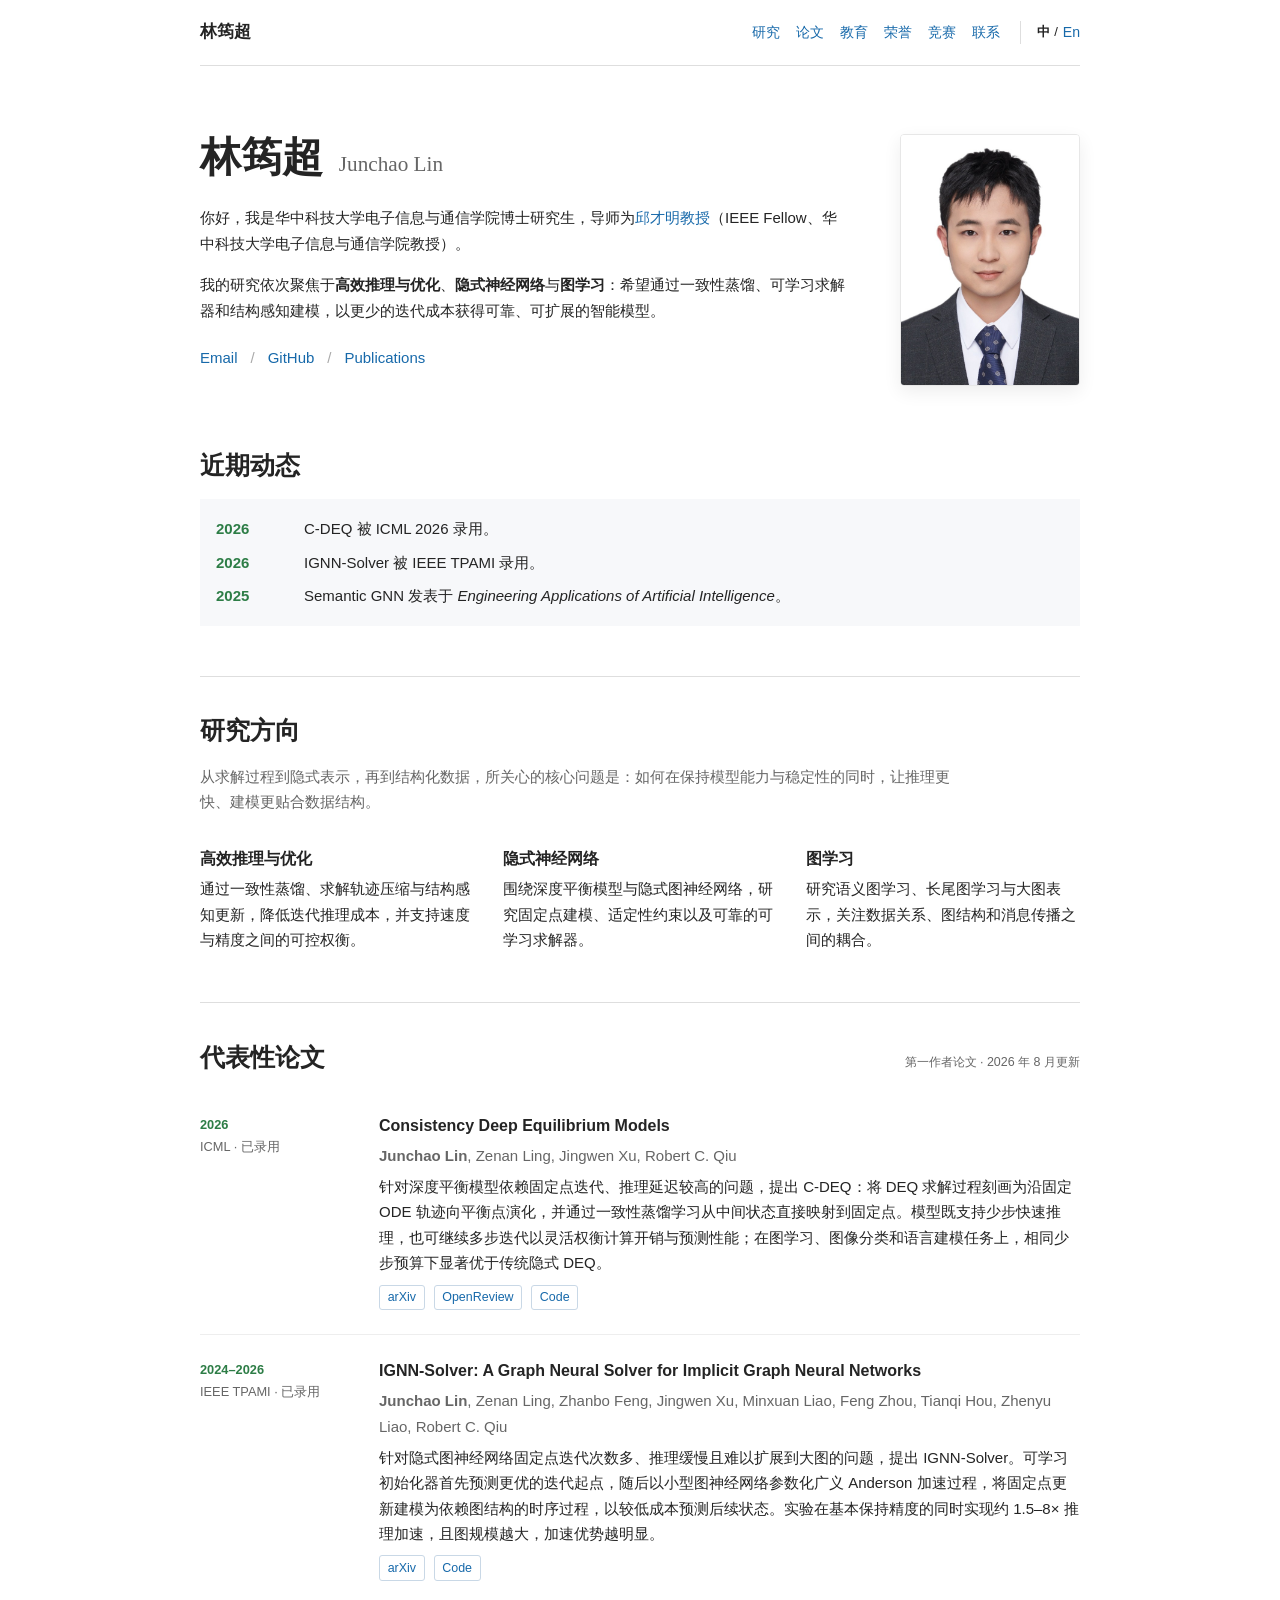
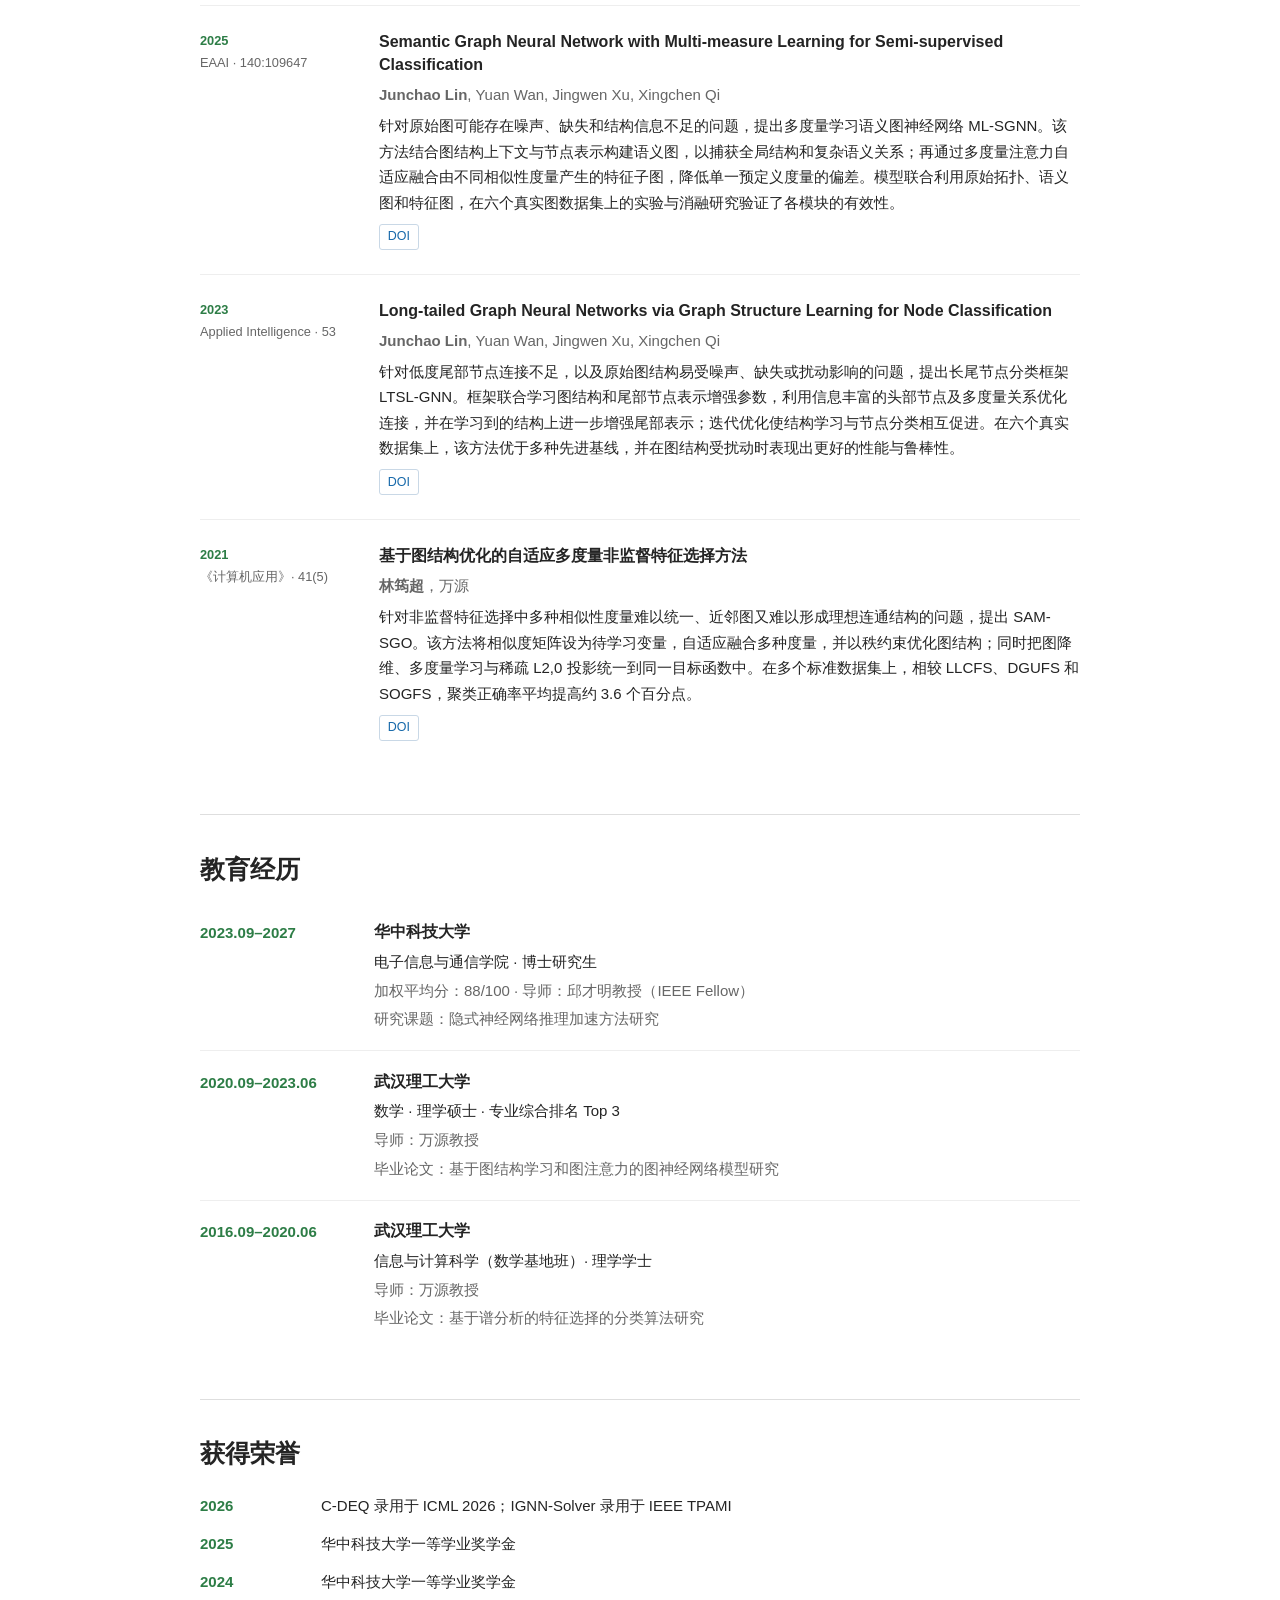
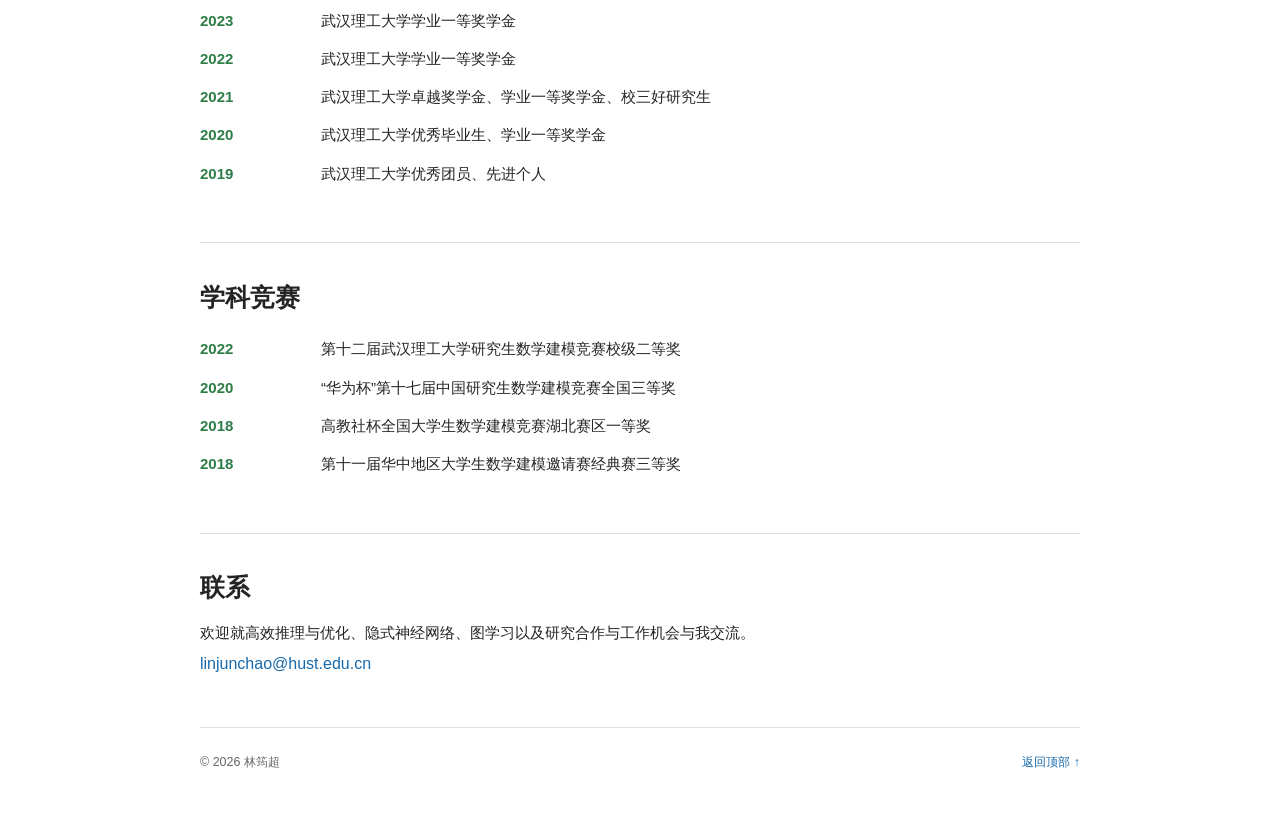
==== index.html @ abdc2485 "Sync English page with Chinese updates" ====
<!doctype html>
<html lang="zh-CN">
<head>
  <meta charset="utf-8">
  <meta name="viewport" content="width=device-width, initial-scale=1">
  <meta name="description" content="林筠超的学术主页：高效推理与优化、隐式神经网络与图学习。">
  <meta name="keywords" content="林筠超, Junchao Lin, 高效推理与优化, 隐式神经网络, 图学习, 深度平衡模型">
  <meta name="author" content="Junchao Lin">
  <link rel="canonical" href="https://landrarwolf.github.io/">
  <link rel="alternate" hreflang="zh-CN" href="https://landrarwolf.github.io/">
  <link rel="alternate" hreflang="en" href="https://landrarwolf.github.io/en/">
  <link rel="stylesheet" href="/assets/style.css">
  <title>林筠超 · 学术主页</title>
</head>
<body>
  <a class="skip-link" href="#main">跳至正文</a>

  <header class="site-header">
    <a class="wordmark" href="#top">林筠超</a>
    <div class="header-actions">
      <nav aria-label="主导航">
        <a href="#research">研究</a>
        <a href="#publications">论文</a>
        <a href="#education">教育</a>
        <a href="#honors">荣誉</a>
        <a href="#competitions">竞赛</a>
        <a href="#contact">联系</a>
      </nav>
      <nav class="language-switch" aria-label="语言切换">
        <span aria-current="page">中</span><span aria-hidden="true">/</span><a href="/en/" lang="en">En</a>
      </nav>
    </div>
  </header>

  <main id="main">
    <section class="hero" id="top">
      <div class="hero-copy">
        <h1>林筠超 <span>Junchao Lin</span></h1>
        <p>你好，我是华中科技大学电子信息与通信学院博士研究生，导师为<a href="https://scholar.google.com/citations?user=guis_PcAAAAJ&amp;hl=en" target="_blank" rel="noopener noreferrer">邱才明教授</a>（IEEE Fellow、华中科技大学电子信息与通信学院教授）。</p>
        <p>我的研究依次聚焦于<strong>高效推理与优化</strong>、<strong>隐式神经网络</strong>与<strong>图学习</strong>：希望通过一致性蒸馏、可学习求解器和结构感知建模，以更少的迭代成本获得可靠、可扩展的智能模型。</p>
        <p class="profile-links">
          <a href="mailto:linjunchao@hust.edu.cn">Email</a>
          <span aria-hidden="true">/</span>
          <a href="https://github.com/landrarwolf" target="_blank" rel="noopener noreferrer">GitHub</a>
          <span aria-hidden="true">/</span>
          <a href="#publications">Publications</a>
        </p>
      </div>
      <img class="portrait" src="/assets/portrait.jpg" width="592" height="830" alt="林筠超的证件照">
    </section>

    <section class="section news" aria-labelledby="news-title">
      <h2 id="news-title">近期动态</h2>
      <ul>
        <li><time datetime="2026-08">2026</time><span>C-DEQ 被 ICML 2026 录用。</span></li>
        <li><time datetime="2026-05">2026</time><span>IGNN-Solver 被 IEEE TPAMI 录用。</span></li>
        <li><time datetime="2025">2025</time><span>Semantic GNN 发表于 <em>Engineering Applications of Artificial Intelligence</em>。</span></li>
      </ul>
    </section>

    <section class="section" id="research">
      <h2>研究方向</h2>
      <p class="section-lede">从求解过程到隐式表示，再到结构化数据，所关心的核心问题是：如何在保持模型能力与稳定性的同时，让推理更快、建模更贴合数据结构。</p>
      <div class="research-list">
        <article>
          <h3>高效推理与优化</h3>
          <p>通过一致性蒸馏、求解轨迹压缩与结构感知更新，降低迭代推理成本，并支持速度与精度之间的可控权衡。</p>
        </article>
        <article>
          <h3>隐式神经网络</h3>
          <p>围绕深度平衡模型与隐式图神经网络，研究固定点建模、适定性约束以及可靠的可学习求解器。</p>
        </article>
        <article>
          <h3>图学习</h3>
          <p>研究语义图学习、长尾图学习与大图表示，关注数据关系、图结构和消息传播之间的耦合。</p>
        </article>
      </div>
    </section>

    <section class="section" id="publications">
      <div class="section-heading">
        <h2>代表性论文</h2>
        <span>第一作者论文 · 2026 年 8 月更新</span>
      </div>
      <ol class="publication-list">
        <li class="publication">
          <div class="publication-meta"><strong>2026</strong><span>ICML · 已录用</span></div>
          <div>
            <h3>Consistency Deep Equilibrium Models</h3>
            <p class="authors"><strong>Junchao Lin</strong>, Zenan Ling, Jingwen Xu, Robert C. Qiu</p>
            <p>针对深度平衡模型依赖固定点迭代、推理延迟较高的问题，提出 C-DEQ：将 DEQ 求解过程刻画为沿固定 ODE 轨迹向平衡点演化，并通过一致性蒸馏学习从中间状态直接映射到固定点。模型既支持少步快速推理，也可继续多步迭代以灵活权衡计算开销与预测性能；在图学习、图像分类和语言建模任务上，相同少步预算下显著优于传统隐式 DEQ。</p>
            <p class="paper-links"><a href="https://arxiv.org/abs/2602.03024" target="_blank" rel="noopener noreferrer">arXiv</a><a href="https://openreview.net/forum?id=uw63l3T9un" target="_blank" rel="noopener noreferrer">OpenReview</a><a href="https://github.com/landrarwolf/CDEQ" target="_blank" rel="noopener noreferrer">Code</a></p>
          </div>
        </li>
        <li class="publication">
          <div class="publication-meta"><strong>2024–2026</strong><span>IEEE TPAMI · 已录用</span></div>
          <div>
            <h3>IGNN-Solver: A Graph Neural Solver for Implicit Graph Neural Networks</h3>
            <p class="authors"><strong>Junchao Lin</strong>, Zenan Ling, Zhanbo Feng, Jingwen Xu, Minxuan Liao, Feng Zhou, Tianqi Hou, Zhenyu Liao, Robert C. Qiu</p>
            <p>针对隐式图神经网络固定点迭代次数多、推理缓慢且难以扩展到大图的问题，提出 IGNN-Solver。可学习初始化器首先预测更优的迭代起点，随后以小型图神经网络参数化广义 Anderson 加速过程，将固定点更新建模为依赖图结构的时序过程，以较低成本预测后续状态。实验在基本保持精度的同时实现约 1.5–8× 推理加速，且图规模越大，加速优势越明显。</p>
            <p class="paper-links"><a href="https://arxiv.org/abs/2410.08524" target="_blank" rel="noopener noreferrer">arXiv</a><a href="https://github.com/landrarwolf/IGNN-Solver" target="_blank" rel="noopener noreferrer">Code</a></p>
          </div>
        </li>
        <li class="publication">
          <div class="publication-meta"><strong>2025</strong><span>EAAI · 140:109647</span></div>
          <div>
            <h3>Semantic Graph Neural Network with Multi-measure Learning for Semi-supervised Classification</h3>
            <p class="authors"><strong>Junchao Lin</strong>, Yuan Wan, Jingwen Xu, Xingchen Qi</p>
            <p>针对原始图可能存在噪声、缺失和结构信息不足的问题，提出多度量学习语义图神经网络 ML-SGNN。该方法结合图结构上下文与节点表示构建语义图，以捕获全局结构和复杂语义关系；再通过多度量注意力自适应融合由不同相似性度量产生的特征子图，降低单一预定义度量的偏差。模型联合利用原始拓扑、语义图和特征图，在六个真实图数据集上的实验与消融研究验证了各模块的有效性。</p>
            <p class="paper-links"><a href="https://doi.org/10.1016/j.engappai.2024.109647" target="_blank" rel="noopener noreferrer">DOI</a></p>
          </div>
        </li>
        <li class="publication">
          <div class="publication-meta"><strong>2023</strong><span>Applied Intelligence · 53</span></div>
          <div>
            <h3>Long-tailed Graph Neural Networks via Graph Structure Learning for Node Classification</h3>
            <p class="authors"><strong>Junchao Lin</strong>, Yuan Wan, Jingwen Xu, Xingchen Qi</p>
            <p>针对低度尾部节点连接不足，以及原始图结构易受噪声、缺失或扰动影响的问题，提出长尾节点分类框架 LTSL-GNN。框架联合学习图结构和尾部节点表示增强参数，利用信息丰富的头部节点及多度量关系优化连接，并在学习到的结构上进一步增强尾部表示；迭代优化使结构学习与节点分类相互促进。在六个真实数据集上，该方法优于多种先进基线，并在图结构受扰动时表现出更好的性能与鲁棒性。</p>
            <p class="paper-links"><a href="https://doi.org/10.1007/s10489-023-04534-3" target="_blank" rel="noopener noreferrer">DOI</a></p>
          </div>
        </li>
        <li class="publication">
          <div class="publication-meta"><strong>2021</strong><span>《计算机应用》· 41(5)</span></div>
          <div>
            <h3>基于图结构优化的自适应多度量非监督特征选择方法</h3>
            <p class="authors"><strong>林筠超</strong>，万源</p>
            <p>针对非监督特征选择中多种相似性度量难以统一、近邻图又难以形成理想连通结构的问题，提出 SAM-SGO。该方法将相似度矩阵设为待学习变量，自适应融合多种度量，并以秩约束优化图结构；同时把图降维、多度量学习与稀疏 L2,0 投影统一到同一目标函数中。在多个标准数据集上，相较 LLCFS、DGUFS 和 SOGFS，聚类正确率平均提高约 3.6 个百分点。</p>
            <p class="paper-links"><a href="https://doi.org/10.11772/j.issn.1001-9081.2020071099" target="_blank" rel="noopener noreferrer">DOI</a></p>
          </div>
        </li>
      </ol>
    </section>

    <section class="section" id="education">
      <h2>教育经历</h2>
      <div class="entry-list">
        <article>
          <time>2023.09–2027</time>
          <div>
            <h3>华中科技大学</h3>
            <p>电子信息与通信学院 · 博士研究生</p>
            <p class="muted">加权平均分：88/100 · 导师：邱才明教授（IEEE Fellow）</p>
            <p class="muted">研究课题：隐式神经网络推理加速方法研究</p>
          </div>
        </article>
        <article>
          <time>2020.09–2023.06</time>
          <div>
            <h3>武汉理工大学</h3>
            <p>数学 · 理学硕士 · 专业综合排名 Top 3</p>
            <p class="muted">导师：万源教授</p>
            <p class="muted">毕业论文：基于图结构学习和图注意力的图神经网络模型研究</p>
          </div>
        </article>
        <article>
          <time>2016.09–2020.06</time>
          <div>
            <h3>武汉理工大学</h3>
            <p>信息与计算科学（数学基地班）· 理学学士</p>
            <p class="muted">导师：万源教授</p>
            <p class="muted">毕业论文：基于谱分析的特征选择的分类算法研究</p>
          </div>
        </article>
      </div>
    </section>

    <section class="section" id="honors">
      <h2>获得荣誉</h2>
      <div class="compact-list">
        <p><time>2026</time><span>C-DEQ 录用于 ICML 2026；IGNN-Solver 录用于 IEEE TPAMI</span></p>
        <p><time>2025</time><span>华中科技大学一等学业奖学金</span></p>
        <p><time>2024</time><span>华中科技大学一等学业奖学金</span></p>
        <p><time>2023</time><span>武汉理工大学学业一等奖学金</span></p>
        <p><time>2022</time><span>武汉理工大学学业一等奖学金</span></p>
        <p><time>2021</time><span>武汉理工大学卓越奖学金、学业一等奖学金、校三好研究生</span></p>
        <p><time>2020</time><span>武汉理工大学优秀毕业生、学业一等奖学金</span></p>
        <p><time>2019</time><span>武汉理工大学优秀团员、先进个人</span></p>
      </div>
    </section>

    <section class="section" id="competitions">
      <h2>学科竞赛</h2>
      <div class="compact-list">
        <p><time>2022</time><span>第十二届武汉理工大学研究生数学建模竞赛校级二等奖</span></p>
        <p><time>2020</time><span>“华为杯”第十七届中国研究生数学建模竞赛全国三等奖</span></p>
        <p><time>2018</time><span>高教社杯全国大学生数学建模竞赛湖北赛区一等奖</span></p>
        <p><time>2018</time><span>第十一届华中地区大学生数学建模邀请赛经典赛三等奖</span></p>
      </div>
    </section>

    <section class="section contact" id="contact">
      <h2>联系</h2>
      <p>欢迎就高效推理与优化、隐式神经网络、图学习以及研究合作与工作机会与我交流。</p>
      <a href="mailto:linjunchao@hust.edu.cn">linjunchao@hust.edu.cn</a>
    </section>
  </main>

  <footer><span>© 2026 林筠超</span><a href="#top">返回顶部 ↑</a></footer>
</body>
</html>
---- assets/style.css ----
:root {
  --ink: #242424;
  --muted: #666;
  --line: #dedede;
  --link: #1769aa;
  --link-hover: #b85c00;
  --soft: #f7f8fa;
  --accent: #2d7d46;
}

* { box-sizing: border-box; }

html {
  scroll-behavior: smooth;
  scroll-padding-top: 1.5rem;
}

body {
  margin: 0;
  background: #fff;
  color: var(--ink);
  font-family: -apple-system, BlinkMacSystemFont, "Segoe UI", "Noto Sans SC", "Microsoft YaHei", Arial, sans-serif;
  font-size: 15px;
  line-height: 1.7;
  -webkit-font-smoothing: antialiased;
}

a { color: var(--link); text-decoration: none; }
a:hover, a:focus-visible { color: var(--link-hover); text-decoration: underline; }

.skip-link {
  position: fixed;
  z-index: 10;
  top: .75rem;
  left: .75rem;
  padding: .45rem .7rem;
  background: var(--ink);
  color: #fff;
  transform: translateY(-180%);
}

.skip-link:focus { transform: translateY(0); }

.site-header, main, footer {
  width: min(100% - 40px, 880px);
  margin-inline: auto;
}

.site-header {
  display: flex;
  min-height: 66px;
  align-items: center;
  justify-content: space-between;
  border-bottom: 1px solid var(--line);
}

.wordmark { color: var(--ink); font-family: Georgia, "Times New Roman", serif; font-size: 1.05rem; font-weight: 700; }
.wordmark:hover { color: var(--ink); text-decoration: none; }
.header-actions, .site-header nav { display: flex; align-items: center; }
.header-actions { gap: 1.25rem; }
.site-header nav { gap: 1rem; }
.site-header nav a { font-size: .88rem; }

.language-switch {
  padding-left: 1rem;
  border-left: 1px solid var(--line);
  gap: .3rem !important;
  font-size: .82rem;
}

.language-switch [aria-current="page"] { color: var(--ink); font-weight: 700; }

.hero {
  display: grid;
  grid-template-columns: minmax(0, 1fr) 180px;
  gap: 3.25rem;
  padding: 4.25rem 0 3.5rem;
  align-items: center;
}

.hero h1 {
  margin: 0 0 1.4rem;
  font-family: Georgia, "Times New Roman", "Noto Serif SC", serif;
  font-size: clamp(2rem, 5vw, 2.55rem);
  line-height: 1.2;
}

.hero h1 span { margin-left: .35rem; color: var(--muted); font-size: .52em; font-weight: 400; }
.hero-copy > p { margin: 0 0 1rem; }
.profile-links { padding-top: .35rem; }
.profile-links span { margin: 0 .55rem; color: #aaa; }

.portrait {
  display: block;
  width: 180px;
  height: 252px;
  object-fit: cover;
  border: 1px solid #e7e7e7;
  border-radius: 4px;
  box-shadow: 0 6px 18px rgb(0 0 0 / 7%);
}

.section { padding: 2.4rem 0 3.1rem; }
.section + .section { border-top: 1px solid var(--line); }

.section h2 {
  margin: 0 0 1rem;
  font-family: Georgia, "Times New Roman", "Noto Serif SC", serif;
  font-size: 1.55rem;
  line-height: 1.3;
}

.section-lede { max-width: 760px; margin: 0 0 1.4rem; color: var(--muted); }
.news { padding-top: .5rem; }

.news ul {
  margin: 0;
  padding: .85rem 1rem;
  background: var(--soft);
  list-style: none;
}

.news li { display: grid; grid-template-columns: 4.5rem 1fr; gap: 1rem; padding: .25rem 0; }
.news time, .entry-list > article > time, .compact-list time, .publication-meta strong { color: var(--accent); font-weight: 700; }

.research-list { display: grid; grid-template-columns: repeat(3, 1fr); gap: 1.8rem; }
.research-list article { padding-top: .65rem; }
.research-list h3, .publication h3, .entry-list h3 { margin: 0 0 .35rem; font-size: 1rem; line-height: 1.45; }
.research-list p, .publication p, .entry-list p { margin: 0; }

.section-heading { display: flex; align-items: baseline; justify-content: space-between; gap: 1rem; }
.section-heading span { color: var(--muted); font-size: .78rem; }
.publication-list { margin: 0; padding: 0; list-style: none; }

.publication {
  display: grid;
  grid-template-columns: 155px minmax(0, 1fr);
  gap: 1.5rem;
  padding: 1.5rem 0;
}

.publication + .publication { border-top: 1px solid #eee; }
.publication-meta { display: flex; flex-direction: column; color: var(--muted); font-size: .8rem; }
.authors { margin-bottom: .35rem !important; color: var(--muted); }

.paper-links { display: flex; gap: .55rem; margin-top: .55rem !important; }
.paper-links a {
  padding: .08rem .48rem;
  border: 1px solid #c9d8e6;
  border-radius: 3px;
  font-size: .78rem;
}

.paper-links a:hover { border-color: var(--link-hover); text-decoration: none; }

.entry-list article {
  display: grid;
  grid-template-columns: 150px minmax(0, 1fr);
  gap: 1.5rem;
  padding: 1.15rem 0;
}

.entry-list article + article { border-top: 1px solid #eee; }
.muted { color: var(--muted); }
.entry-list .muted { margin-top: .2rem; }

.compact-list p {
  display: grid;
  grid-template-columns: 105px 1fr;
  gap: 1rem;
  margin: 0;
  padding: .4rem 0;
}

.contact p { margin: 0 0 .25rem; }
.contact > a { font-size: 1rem; }

footer {
  display: flex;
  padding: 1.5rem 0 2.5rem;
  justify-content: space-between;
  border-top: 1px solid var(--line);
  color: var(--muted);
  font-size: .78rem;
}

@media (max-width: 720px) {
  .site-header { padding: 1rem 0; align-items: flex-start; flex-direction: column; gap: .7rem; }
  .header-actions { width: 100%; justify-content: space-between; gap: .8rem; }
  .site-header nav { gap: .65rem 1rem; flex-wrap: wrap; }
  .language-switch { flex: 0 0 auto; }
  .hero { grid-template-columns: 1fr; gap: 2rem; padding: 3rem 0; }
  .portrait { width: 150px; height: 210px; grid-row: 1; }
  .research-list { grid-template-columns: 1fr; gap: .8rem; }
  .publication, .entry-list article { grid-template-columns: 1fr; gap: .45rem; }
  .section-heading { align-items: flex-start; flex-direction: column; }
  .hero h1 span { display: block; margin: .35rem 0 0; }
}

@media (max-width: 480px) {
  .site-header, main, footer { width: min(100% - 28px, 880px); }
  .header-actions { align-items: flex-start; }
  .site-header nav { gap: .45rem .7rem; }
  .language-switch { padding-left: .7rem; }
  .news li, .compact-list p { grid-template-columns: 1fr; gap: 0; }
  footer { gap: 1rem; }
}

@media (prefers-reduced-motion: reduce) {
  html { scroll-behavior: auto; }
}
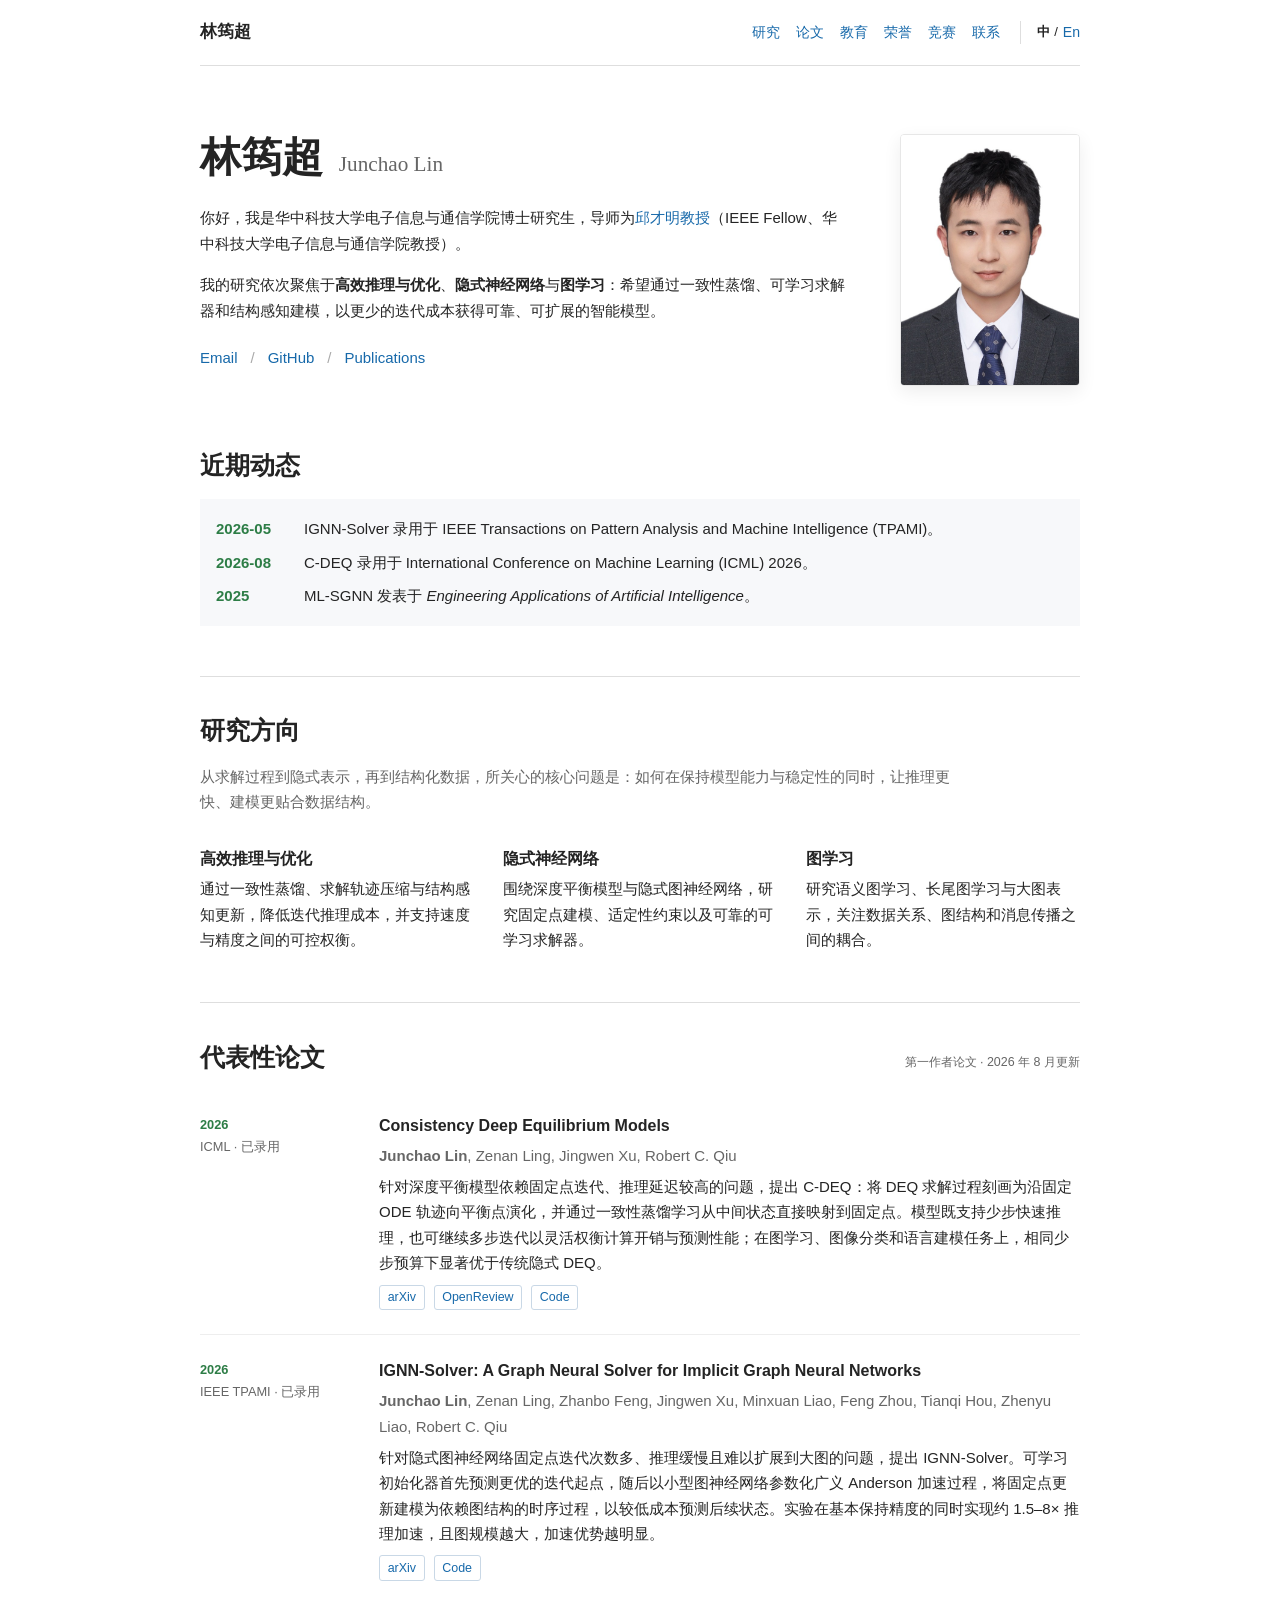
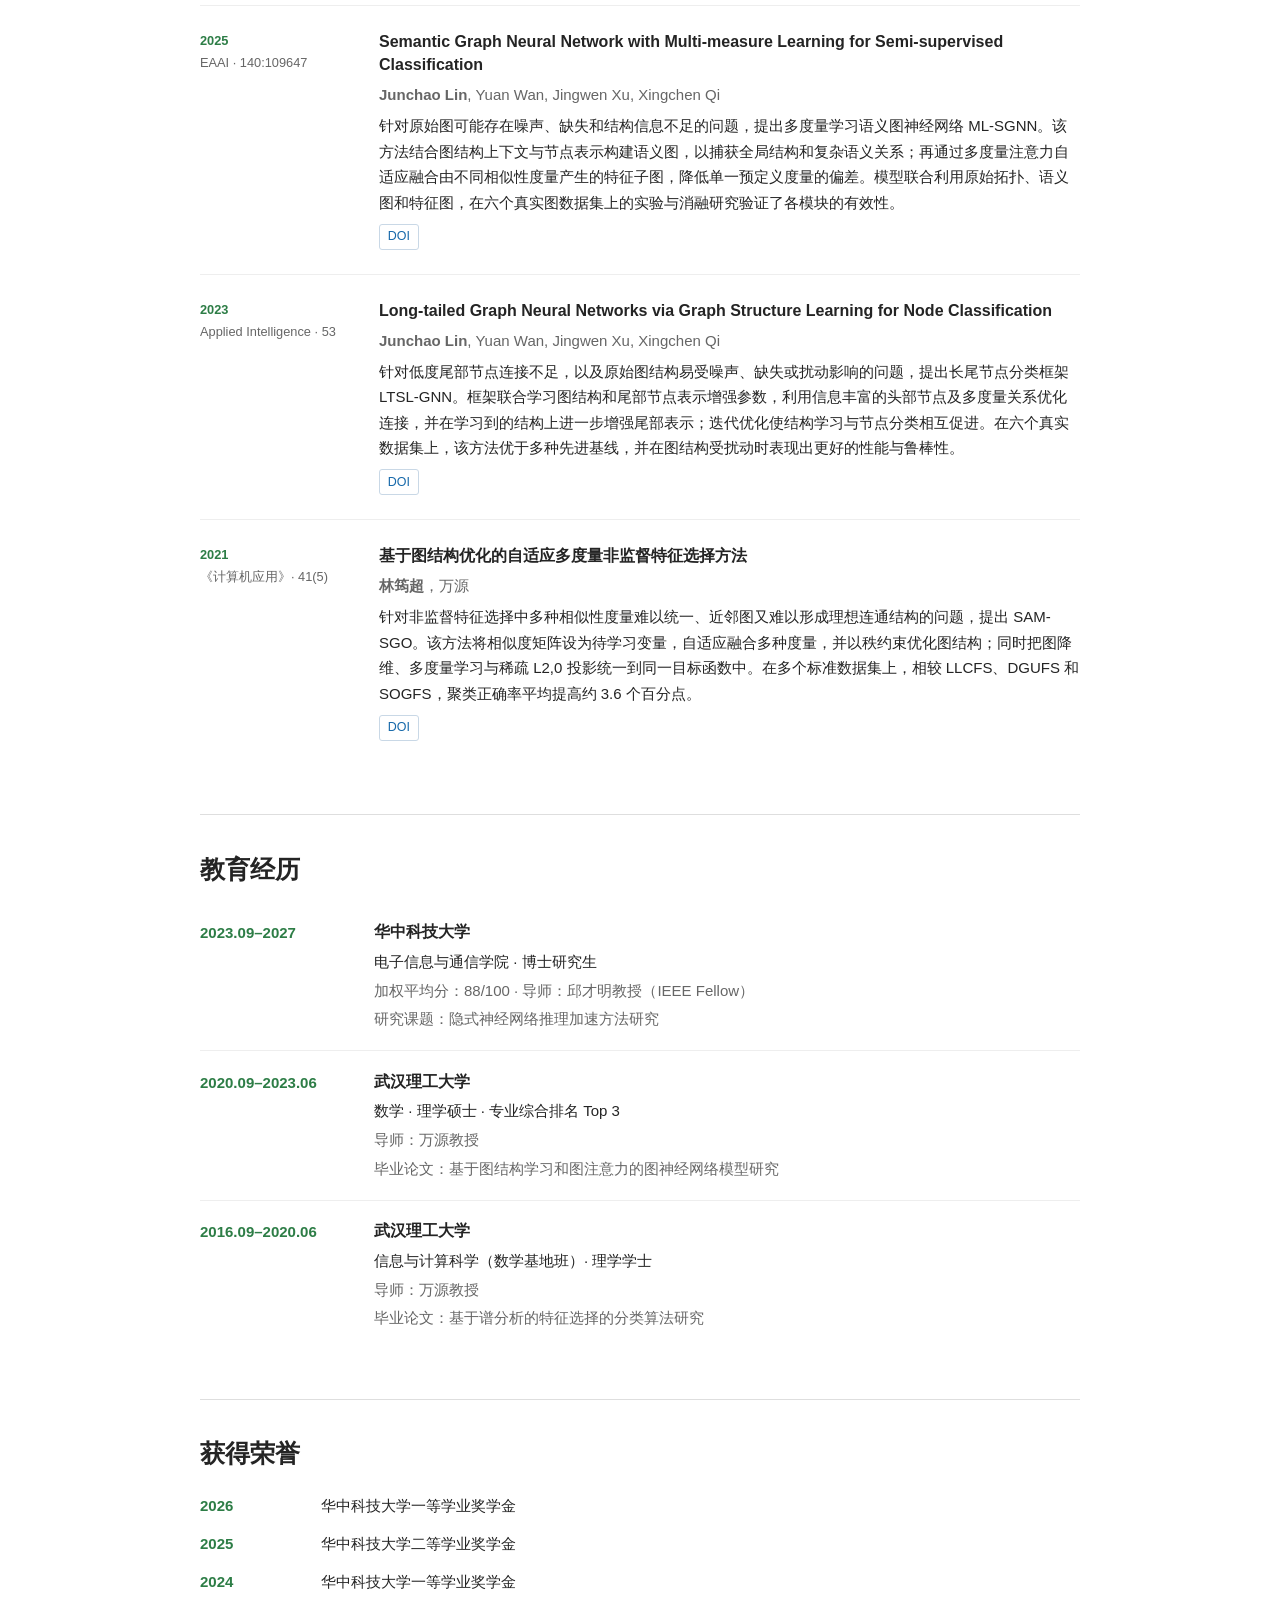
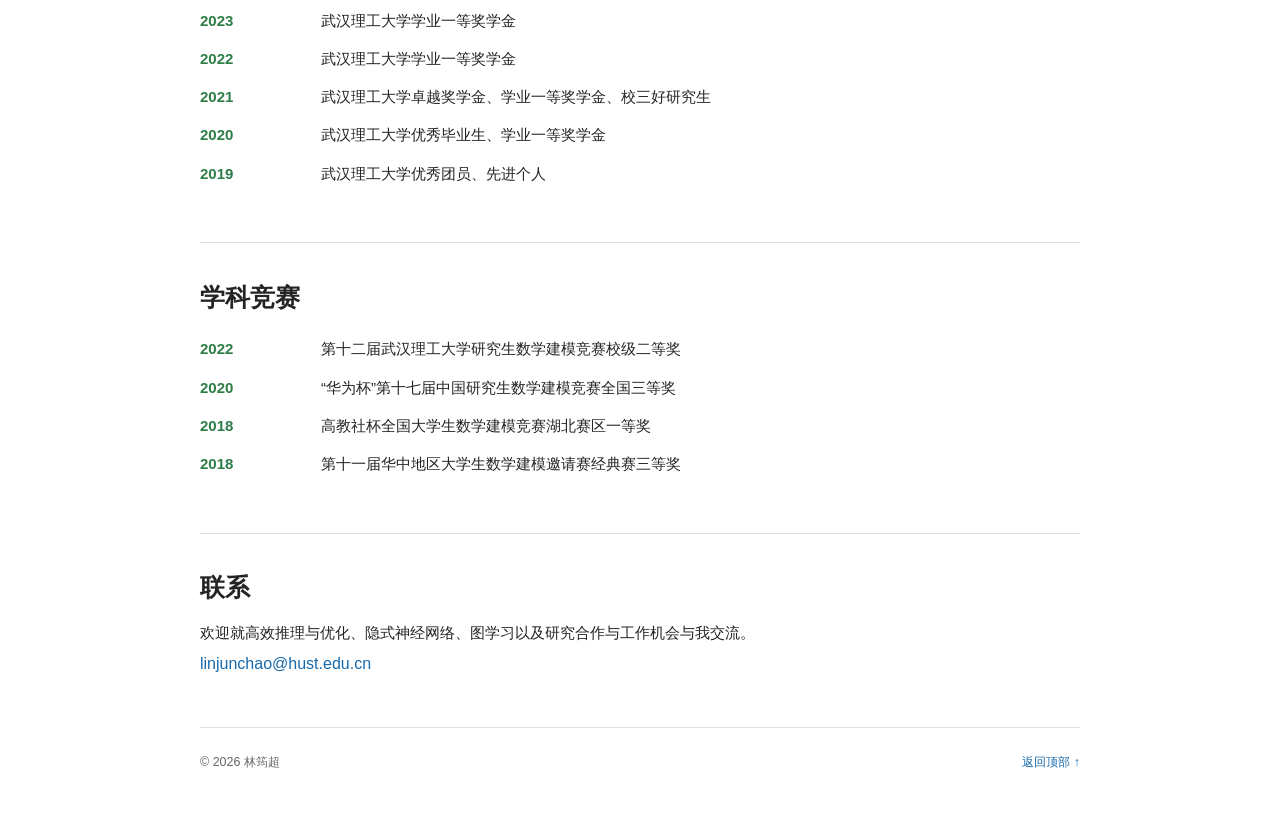
==== commit 0127fa88: "Expand venue names in Recent News" ====
--- a/index.html
+++ b/index.html
@@ -52,9 +52,9 @@
     <section class="section news" aria-labelledby="news-title">
       <h2 id="news-title">近期动态</h2>
       <ul>
-        <li><time datetime="2026-08">2026</time><span>C-DEQ 被 ICML 2026 录用。</span></li>
-        <li><time datetime="2026-05">2026</time><span>IGNN-Solver 被 IEEE TPAMI 录用。</span></li>
-        <li><time datetime="2025">2025</time><span>Semantic GNN 发表于 <em>Engineering Applications of Artificial Intelligence</em>。</span></li>
+        <li><time datetime="2026-05">2026-05</time><span>IGNN-Solver 录用于 IEEE Transactions on Pattern Analysis and Machine Intelligence (TPAMI)。</span></li>
+        <li><time datetime="2026-08">2026-08</time><span>C-DEQ 录用于 International Conference on Machine Learning (ICML) 2026。</span></li>
+        <li><time datetime="2025">2025</time><span>ML-SGNN 发表于 <em>Engineering Applications of Artificial Intelligence</em>。</span></li>
       </ul>
     </section>
 
@@ -93,7 +93,7 @@
           </div>
         </li>
         <li class="publication">
-          <div class="publication-meta"><strong>2024–2026</strong><span>IEEE TPAMI · 已录用</span></div>
+          <div class="publication-meta"><strong>2026</strong><span>IEEE TPAMI · 已录用</span></div>
           <div>
             <h3>IGNN-Solver: A Graph Neural Solver for Implicit Graph Neural Networks</h3>
             <p class="authors"><strong>Junchao Lin</strong>, Zenan Ling, Zhanbo Feng, Jingwen Xu, Minxuan Liao, Feng Zhou, Tianqi Hou, Zhenyu Liao, Robert C. Qiu</p>
@@ -167,8 +167,8 @@
     <section class="section" id="honors">
       <h2>获得荣誉</h2>
       <div class="compact-list">
-        <p><time>2026</time><span>C-DEQ 录用于 ICML 2026；IGNN-Solver 录用于 IEEE TPAMI</span></p>
-        <p><time>2025</time><span>华中科技大学一等学业奖学金</span></p>
+        <p><time>2026</time><span>华中科技大学一等学业奖学金</span></p>
+        <p><time>2025</time><span>华中科技大学二等学业奖学金</span></p>
         <p><time>2024</time><span>华中科技大学一等学业奖学金</span></p>
         <p><time>2023</time><span>武汉理工大学学业一等奖学金</span></p>
         <p><time>2022</time><span>武汉理工大学学业一等奖学金</span></p>
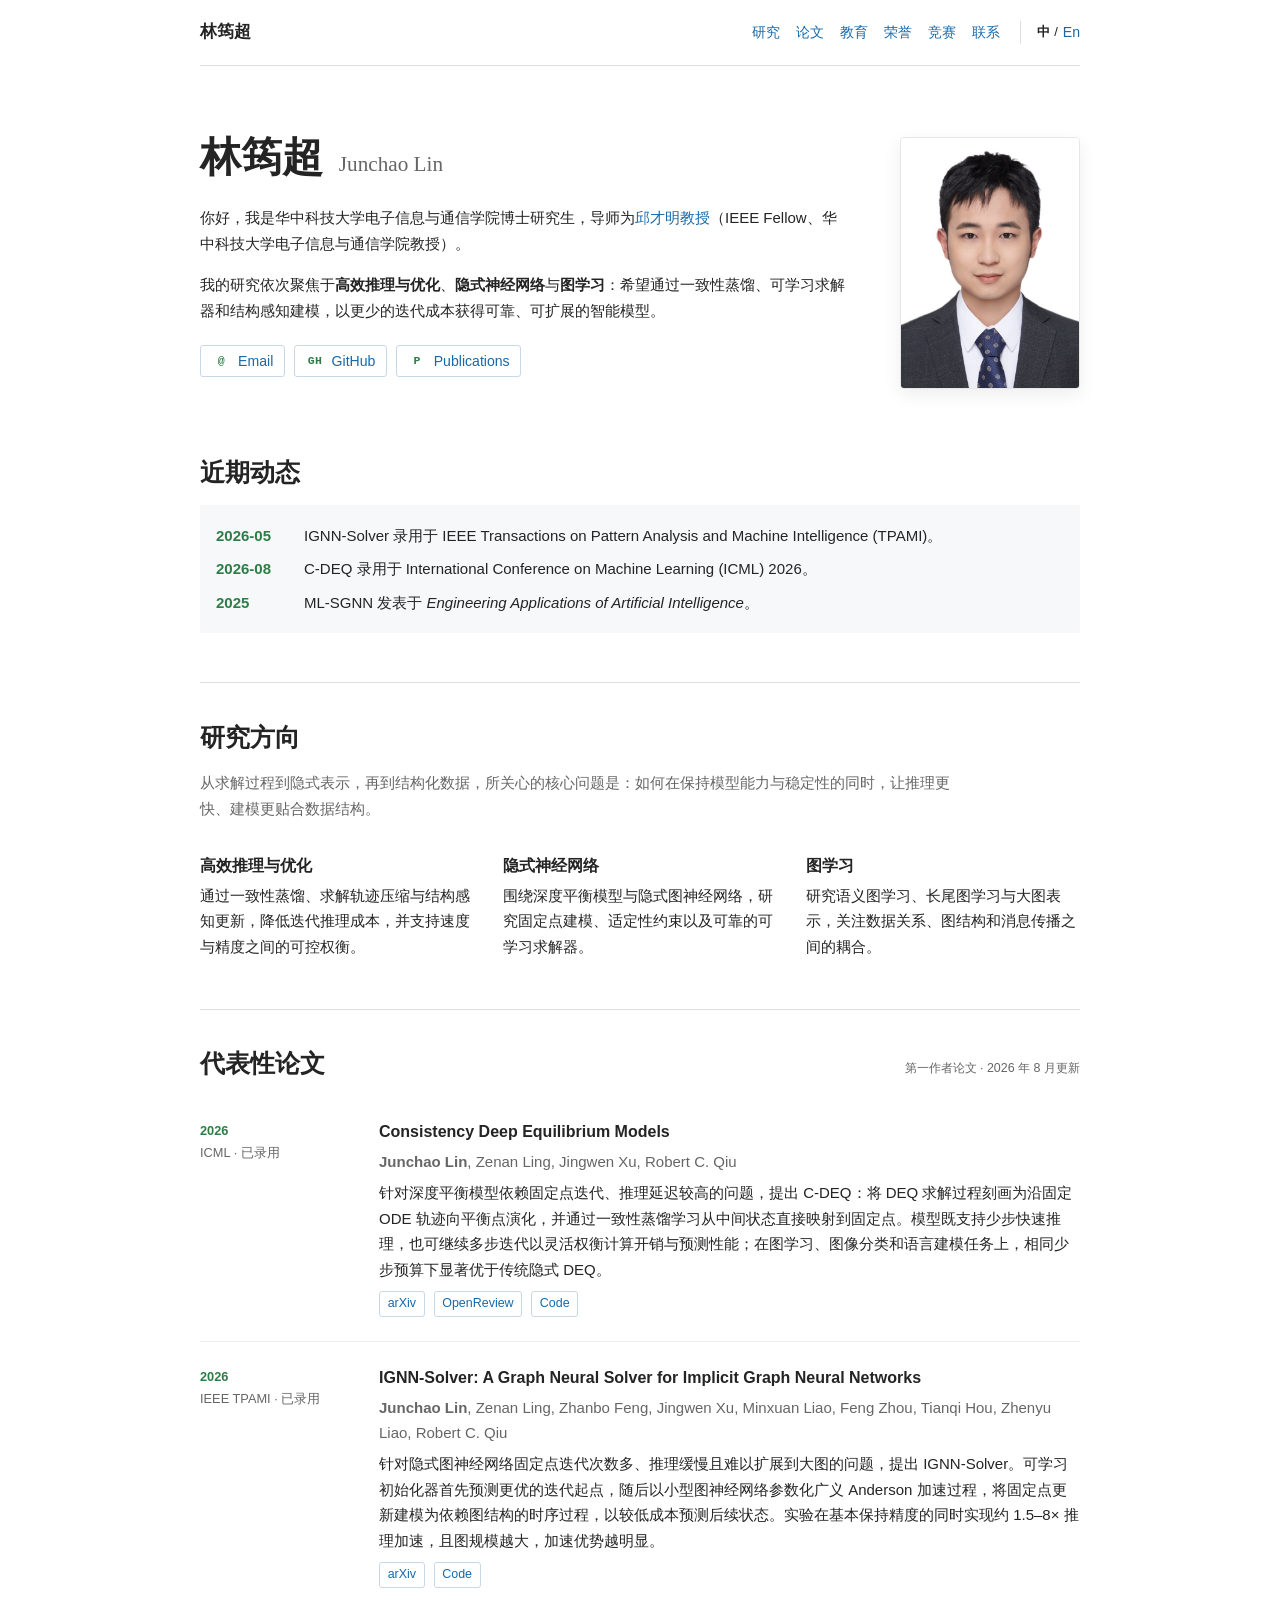
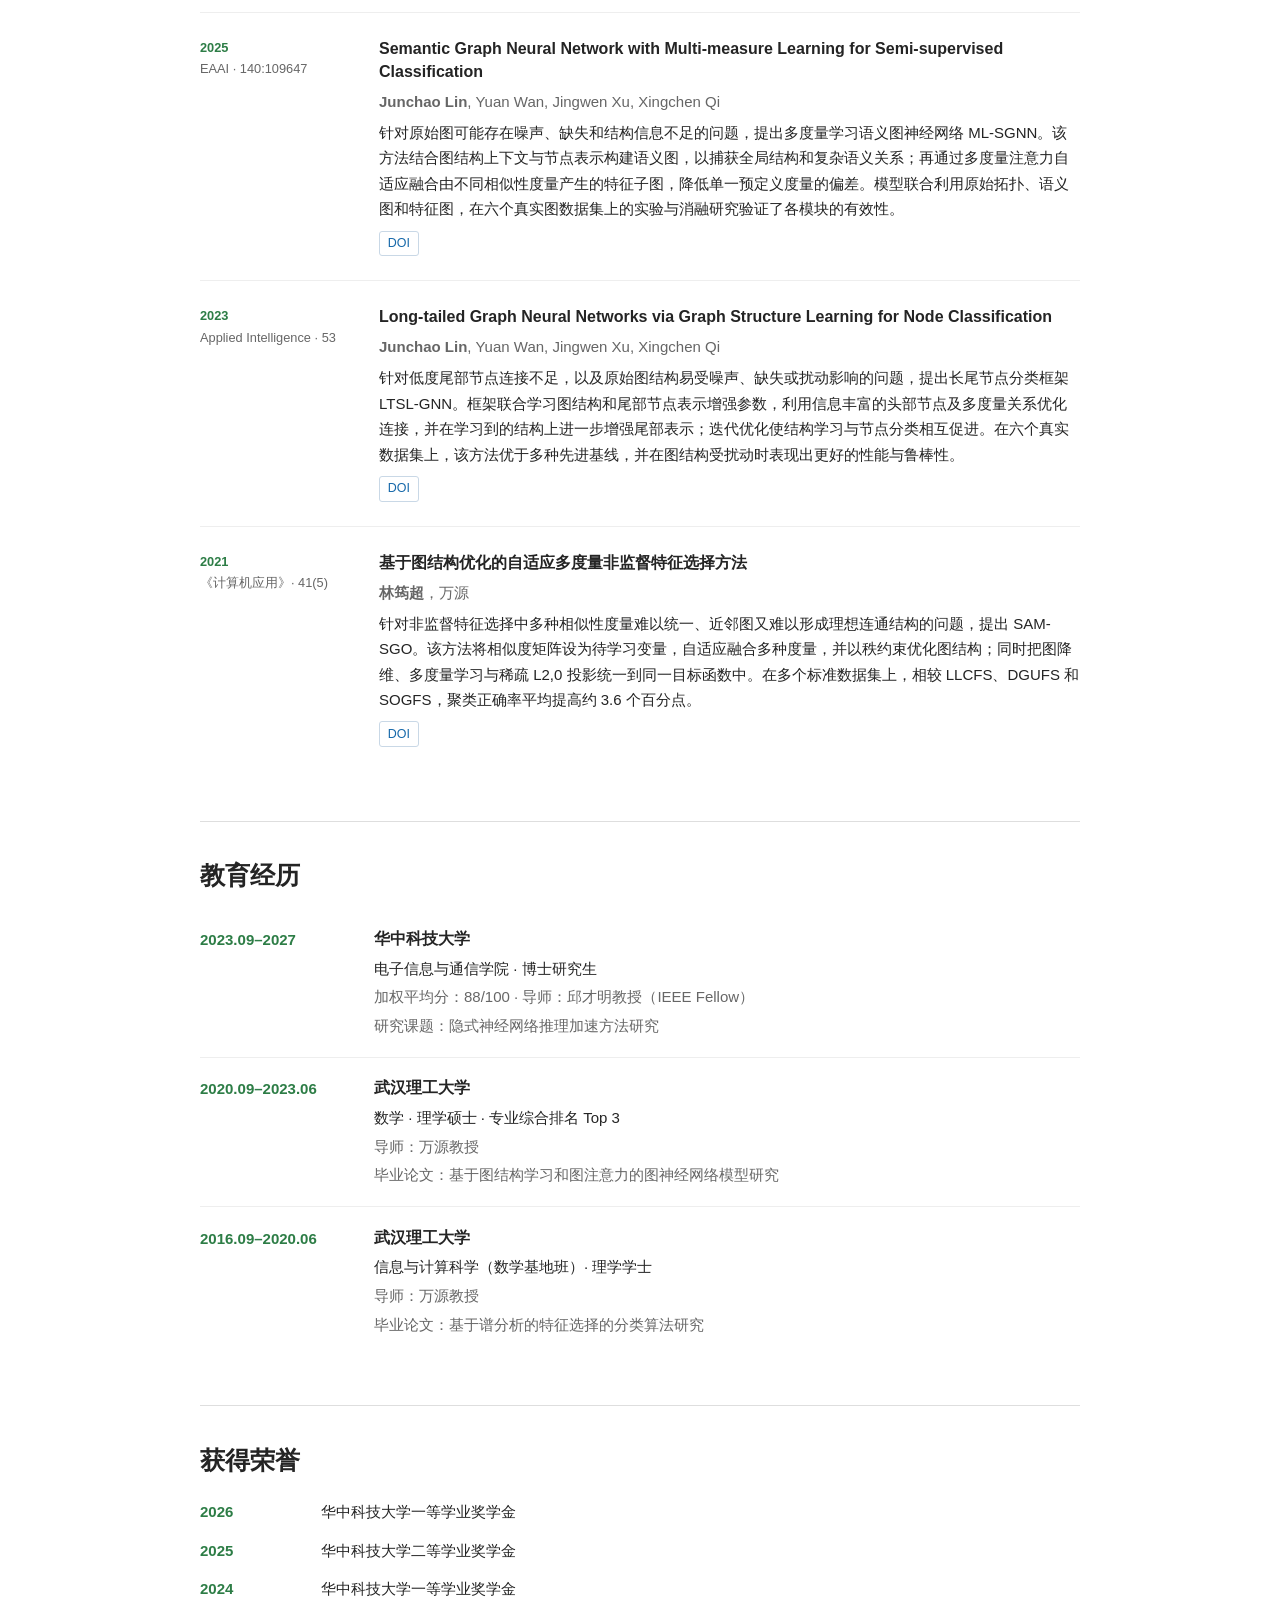
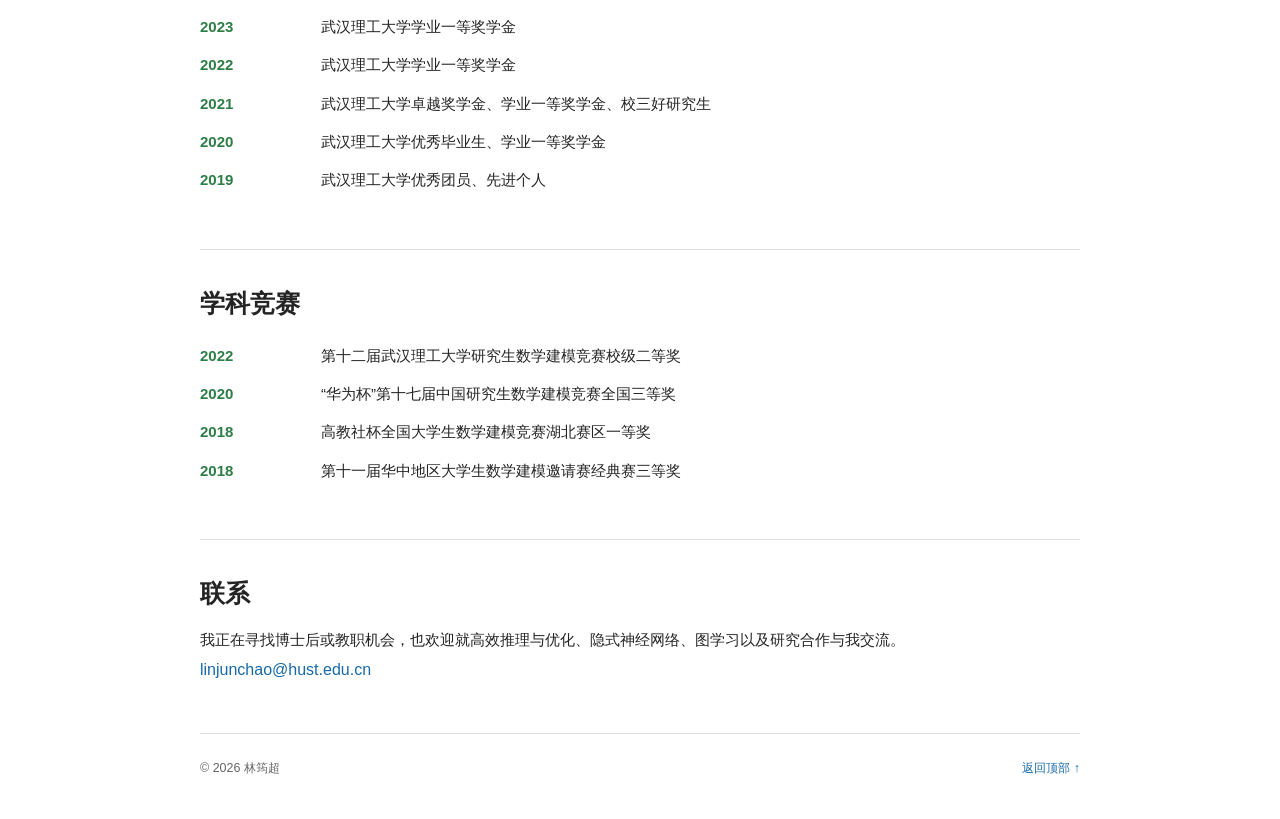
==== commit 79999261: "Refine profile links and contact section" ====
--- a/index.html
+++ b/index.html
@@ -39,11 +39,9 @@
         <p>你好，我是华中科技大学电子信息与通信学院博士研究生，导师为<a href="https://scholar.google.com/citations?user=guis_PcAAAAJ&amp;hl=en" target="_blank" rel="noopener noreferrer">邱才明教授</a>（IEEE Fellow、华中科技大学电子信息与通信学院教授）。</p>
         <p>我的研究依次聚焦于<strong>高效推理与优化</strong>、<strong>隐式神经网络</strong>与<strong>图学习</strong>：希望通过一致性蒸馏、可学习求解器和结构感知建模，以更少的迭代成本获得可靠、可扩展的智能模型。</p>
         <p class="profile-links">
-          <a href="mailto:linjunchao@hust.edu.cn">Email</a>
-          <span aria-hidden="true">/</span>
-          <a href="https://github.com/landrarwolf" target="_blank" rel="noopener noreferrer">GitHub</a>
-          <span aria-hidden="true">/</span>
-          <a href="#publications">Publications</a>
+          <a href="mailto:linjunchao@hust.edu.cn"><span class="link-chip-icon" aria-hidden="true">@</span><span>Email</span></a>
+          <a href="https://github.com/landrarwolf" target="_blank" rel="noopener noreferrer"><span class="link-chip-icon" aria-hidden="true">GH</span><span>GitHub</span></a>
+          <a href="#publications"><span class="link-chip-icon" aria-hidden="true">P</span><span>Publications</span></a>
         </p>
       </div>
       <img class="portrait" src="/assets/portrait.jpg" width="592" height="830" alt="林筠超的证件照">
@@ -190,7 +188,7 @@
 
     <section class="section contact" id="contact">
       <h2>联系</h2>
-      <p>欢迎就高效推理与优化、隐式神经网络、图学习以及研究合作与工作机会与我交流。</p>
+      <p>我正在寻找博士后或教职机会，也欢迎就高效推理与优化、隐式神经网络、图学习以及研究合作与我交流。</p>
       <a href="mailto:linjunchao@hust.edu.cn">linjunchao@hust.edu.cn</a>
     </section>
   </main>
--- a/assets/style.css
+++ b/assets/style.css
@@ -87,8 +87,53 @@
 
 .hero h1 span { margin-left: .35rem; color: var(--muted); font-size: .52em; font-weight: 400; }
 .hero-copy > p { margin: 0 0 1rem; }
-.profile-links { padding-top: .35rem; }
-.profile-links span { margin: 0 .55rem; color: #aaa; }
+.profile-links {
+  display: flex;
+  flex-wrap: wrap;
+  align-items: center;
+  gap: .55rem;
+  padding-top: .35rem;
+}
+
+.profile-links a {
+  display: inline-flex;
+  align-items: center;
+  gap: .42rem;
+  min-height: 2rem;
+  padding: .3rem .65rem;
+  border: 1px solid #c9d8e6;
+  border-radius: 3px;
+  background: #fff;
+  color: var(--link);
+  font-size: .88rem;
+  line-height: 1.3;
+}
+
+.profile-links a:hover,
+.profile-links a:focus-visible {
+  border-color: var(--link-hover);
+  background: #fffaf4;
+  color: var(--link-hover);
+  text-decoration: none;
+}
+
+.profile-links a:focus-visible {
+  outline: 2px solid #8db2cf;
+  outline-offset: 2px;
+}
+
+.link-chip-icon {
+  display: inline-flex;
+  min-width: 1.25rem;
+  align-items: center;
+  justify-content: center;
+  color: var(--accent);
+  font-family: "SFMono-Regular", Consolas, monospace;
+  font-size: .72rem;
+  font-weight: 700;
+  letter-spacing: .02em;
+  line-height: 1;
+}
 
 .portrait {
   display: block;
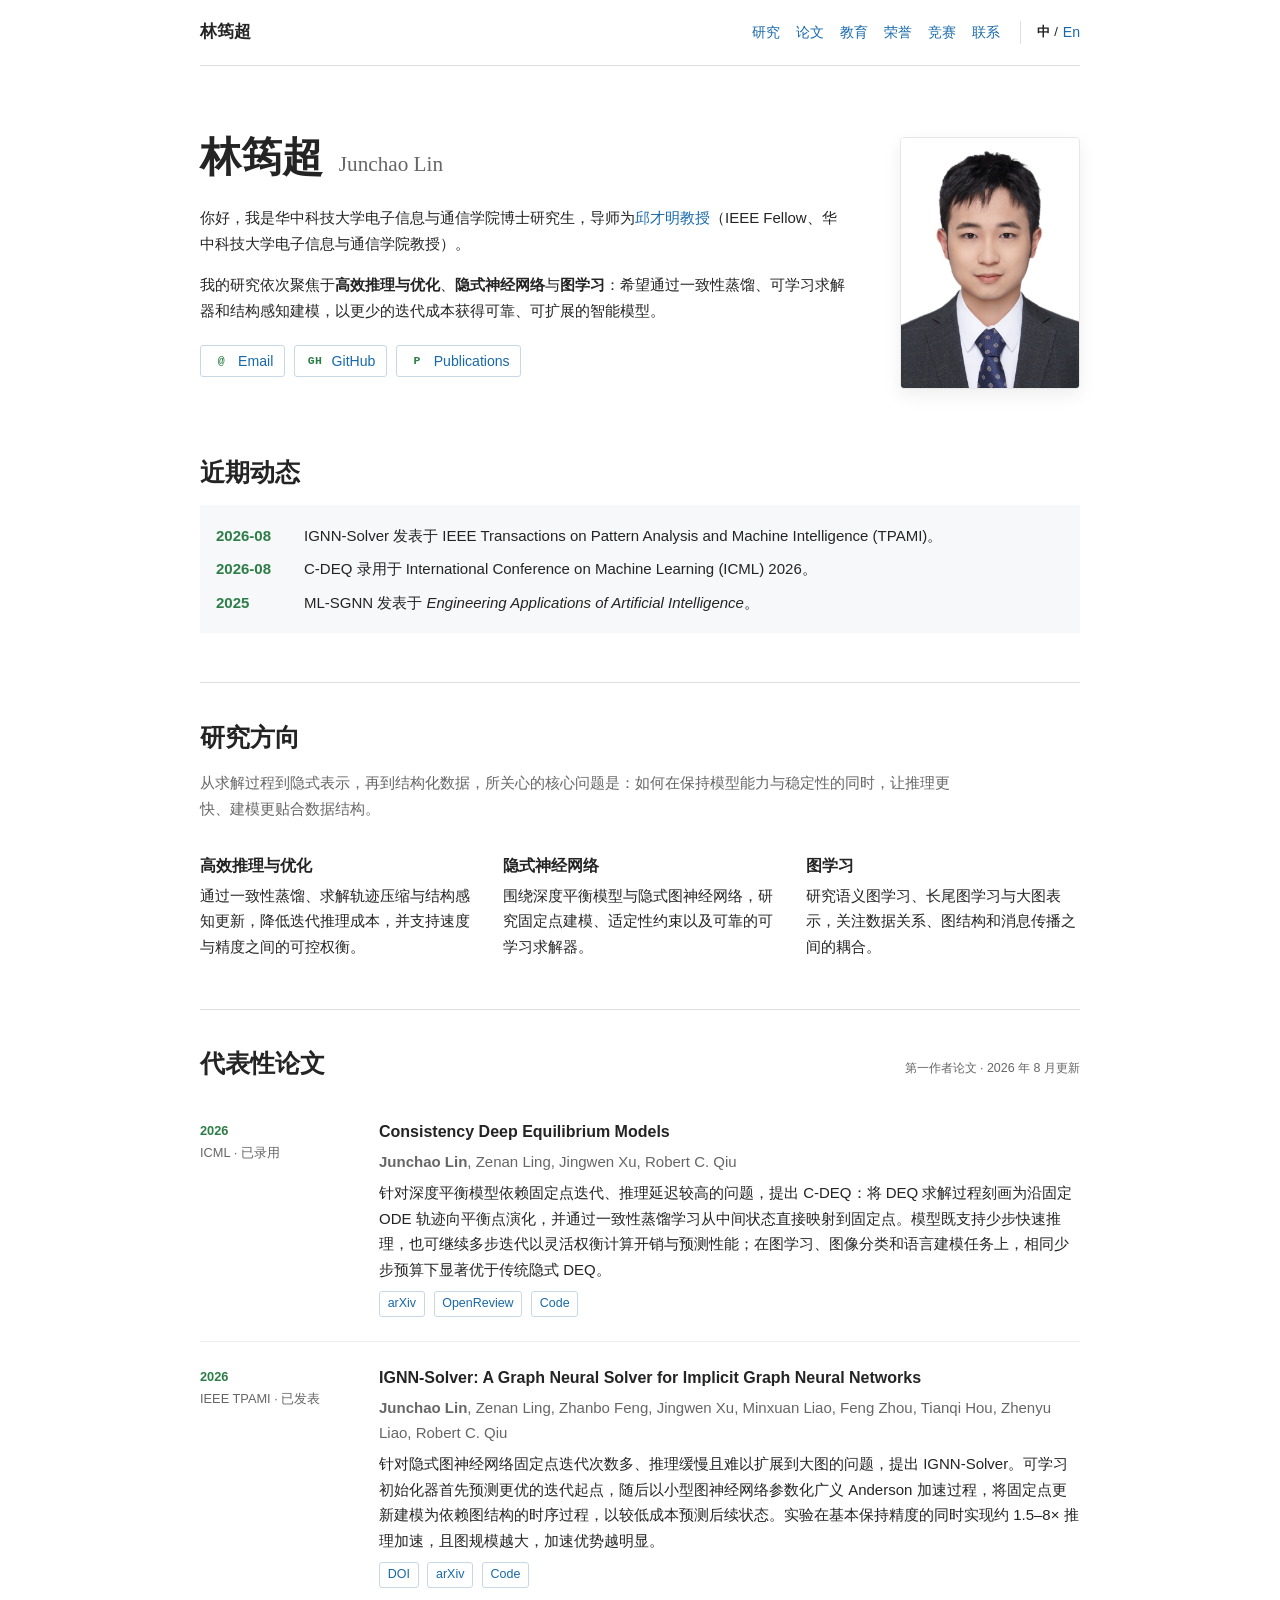
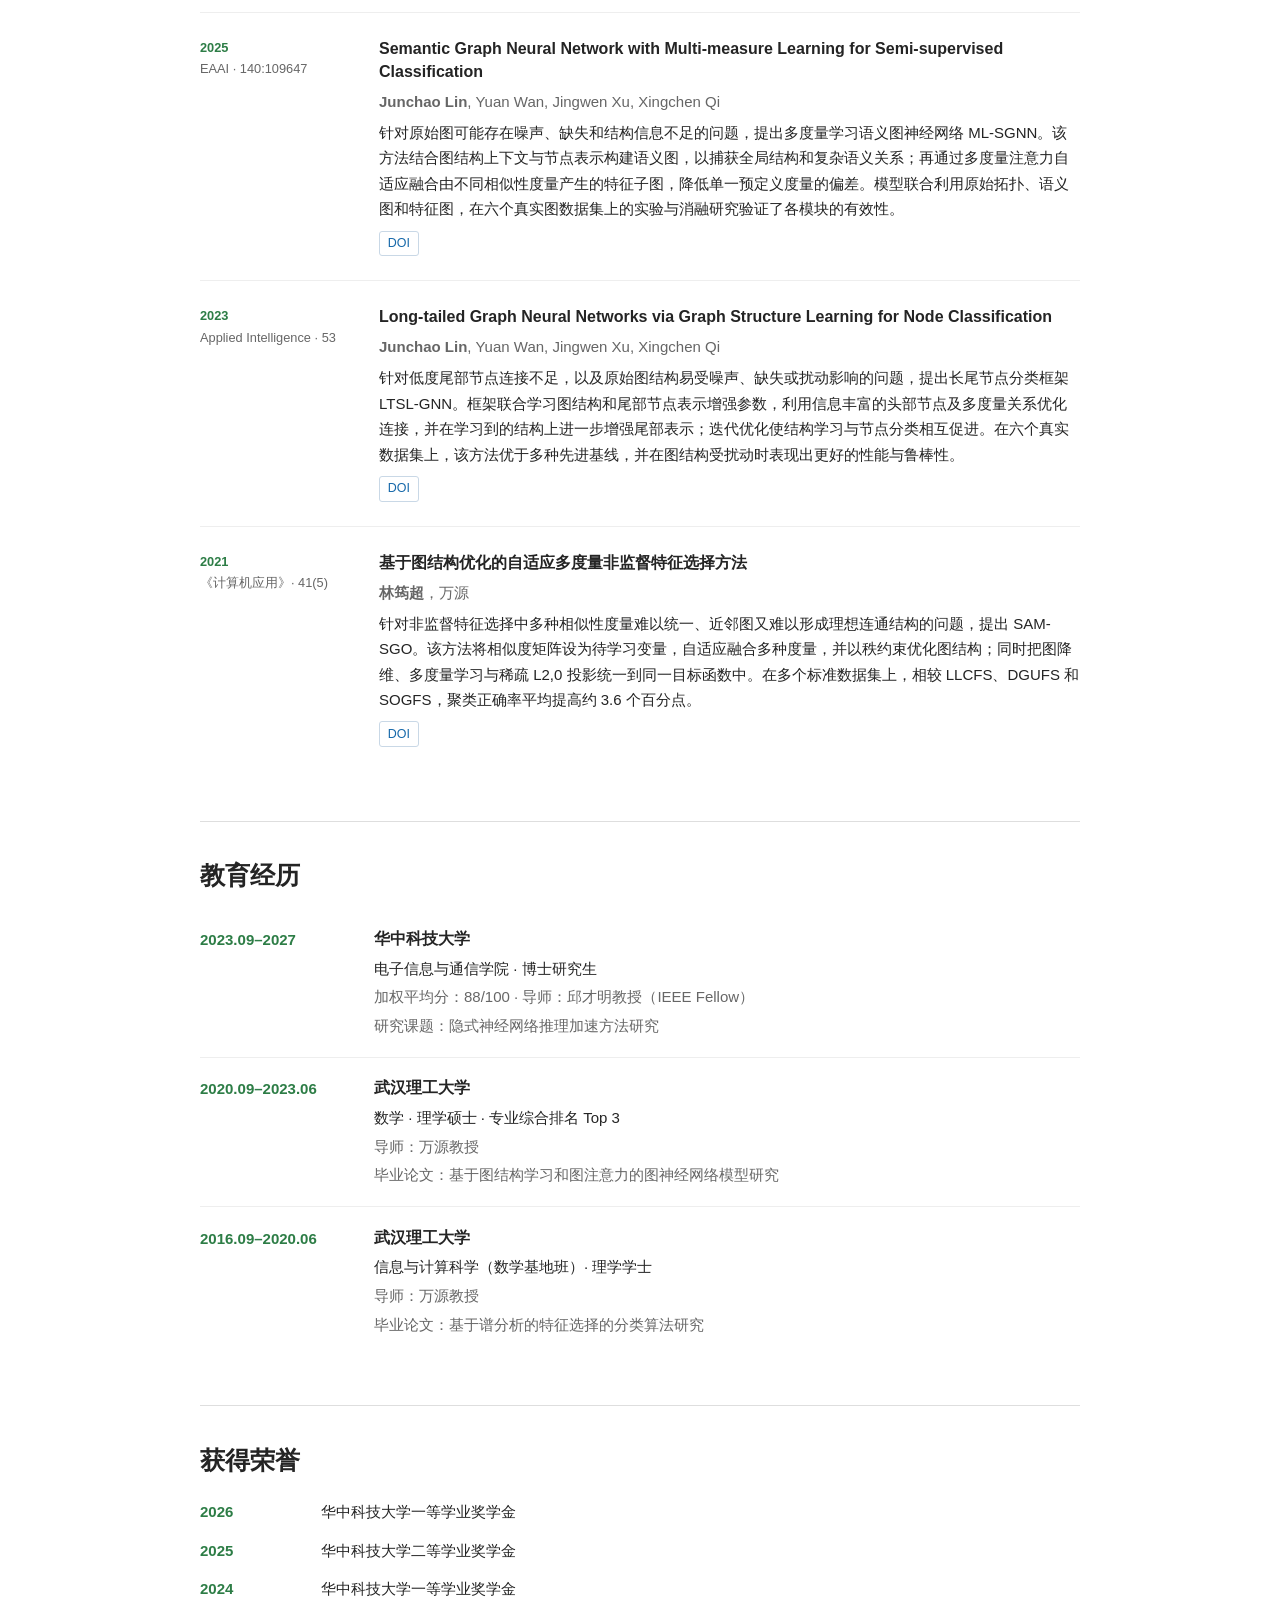
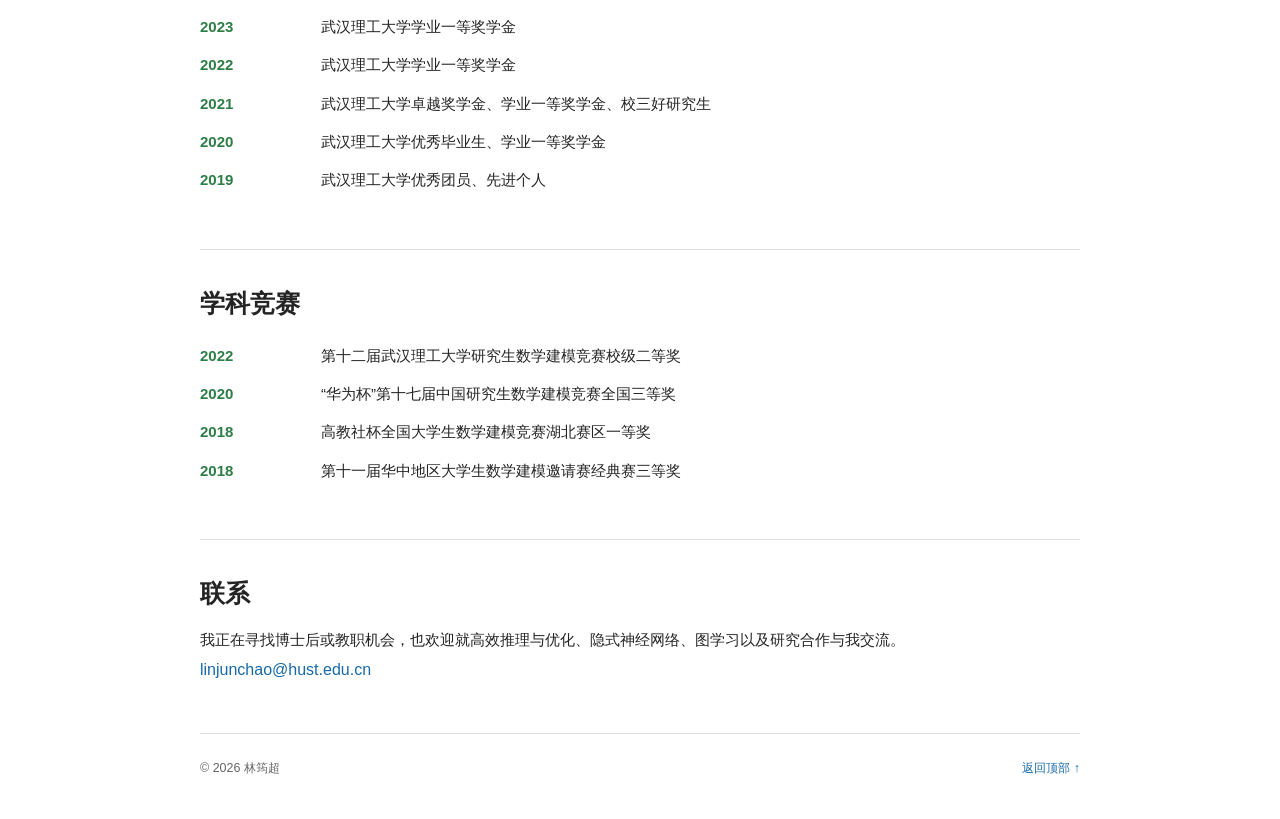
==== commit 294c2ed9: "Update IGNN-Solver TPAMI publication status" ====
--- a/index.html
+++ b/index.html
@@ -50,7 +50,7 @@
     <section class="section news" aria-labelledby="news-title">
       <h2 id="news-title">近期动态</h2>
       <ul>
-        <li><time datetime="2026-05">2026-05</time><span>IGNN-Solver 录用于 IEEE Transactions on Pattern Analysis and Machine Intelligence (TPAMI)。</span></li>
+        <li><time datetime="2026-08">2026-08</time><span>IGNN-Solver 发表于 IEEE Transactions on Pattern Analysis and Machine Intelligence (TPAMI)。</span></li>
         <li><time datetime="2026-08">2026-08</time><span>C-DEQ 录用于 International Conference on Machine Learning (ICML) 2026。</span></li>
         <li><time datetime="2025">2025</time><span>ML-SGNN 发表于 <em>Engineering Applications of Artificial Intelligence</em>。</span></li>
       </ul>
@@ -91,12 +91,12 @@
           </div>
         </li>
         <li class="publication">
-          <div class="publication-meta"><strong>2026</strong><span>IEEE TPAMI · 已录用</span></div>
+          <div class="publication-meta"><strong>2026</strong><span>IEEE TPAMI · 已发表</span></div>
           <div>
             <h3>IGNN-Solver: A Graph Neural Solver for Implicit Graph Neural Networks</h3>
             <p class="authors"><strong>Junchao Lin</strong>, Zenan Ling, Zhanbo Feng, Jingwen Xu, Minxuan Liao, Feng Zhou, Tianqi Hou, Zhenyu Liao, Robert C. Qiu</p>
             <p>针对隐式图神经网络固定点迭代次数多、推理缓慢且难以扩展到大图的问题，提出 IGNN-Solver。可学习初始化器首先预测更优的迭代起点，随后以小型图神经网络参数化广义 Anderson 加速过程，将固定点更新建模为依赖图结构的时序过程，以较低成本预测后续状态。实验在基本保持精度的同时实现约 1.5–8× 推理加速，且图规模越大，加速优势越明显。</p>
-            <p class="paper-links"><a href="https://arxiv.org/abs/2410.08524" target="_blank" rel="noopener noreferrer">arXiv</a><a href="https://github.com/landrarwolf/IGNN-Solver" target="_blank" rel="noopener noreferrer">Code</a></p>
+            <p class="paper-links"><a href="https://doi.org/10.1109/TPAMI.2026.3729092" target="_blank" rel="noopener noreferrer">DOI</a><a href="https://arxiv.org/abs/2410.08524" target="_blank" rel="noopener noreferrer">arXiv</a><a href="https://github.com/landrarwolf/IGNN-Solver" target="_blank" rel="noopener noreferrer">Code</a></p>
           </div>
         </li>
         <li class="publication">
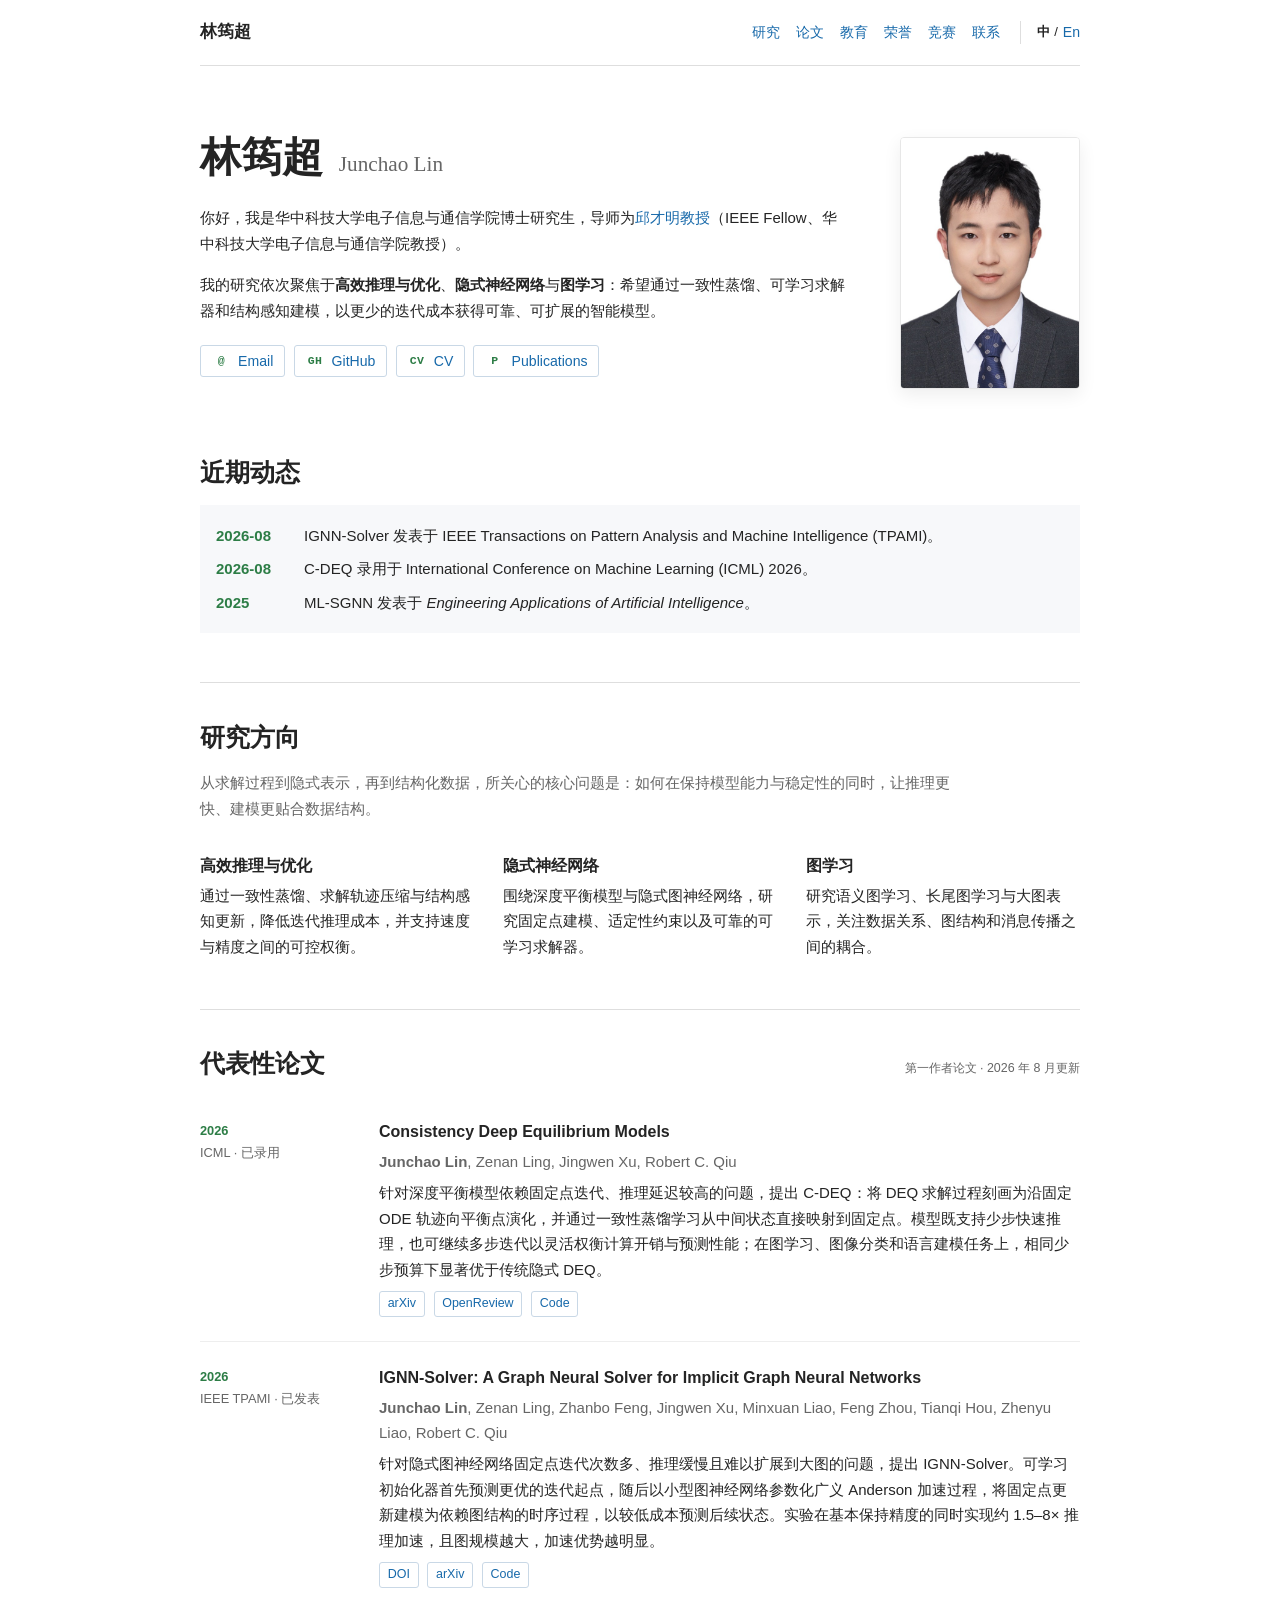
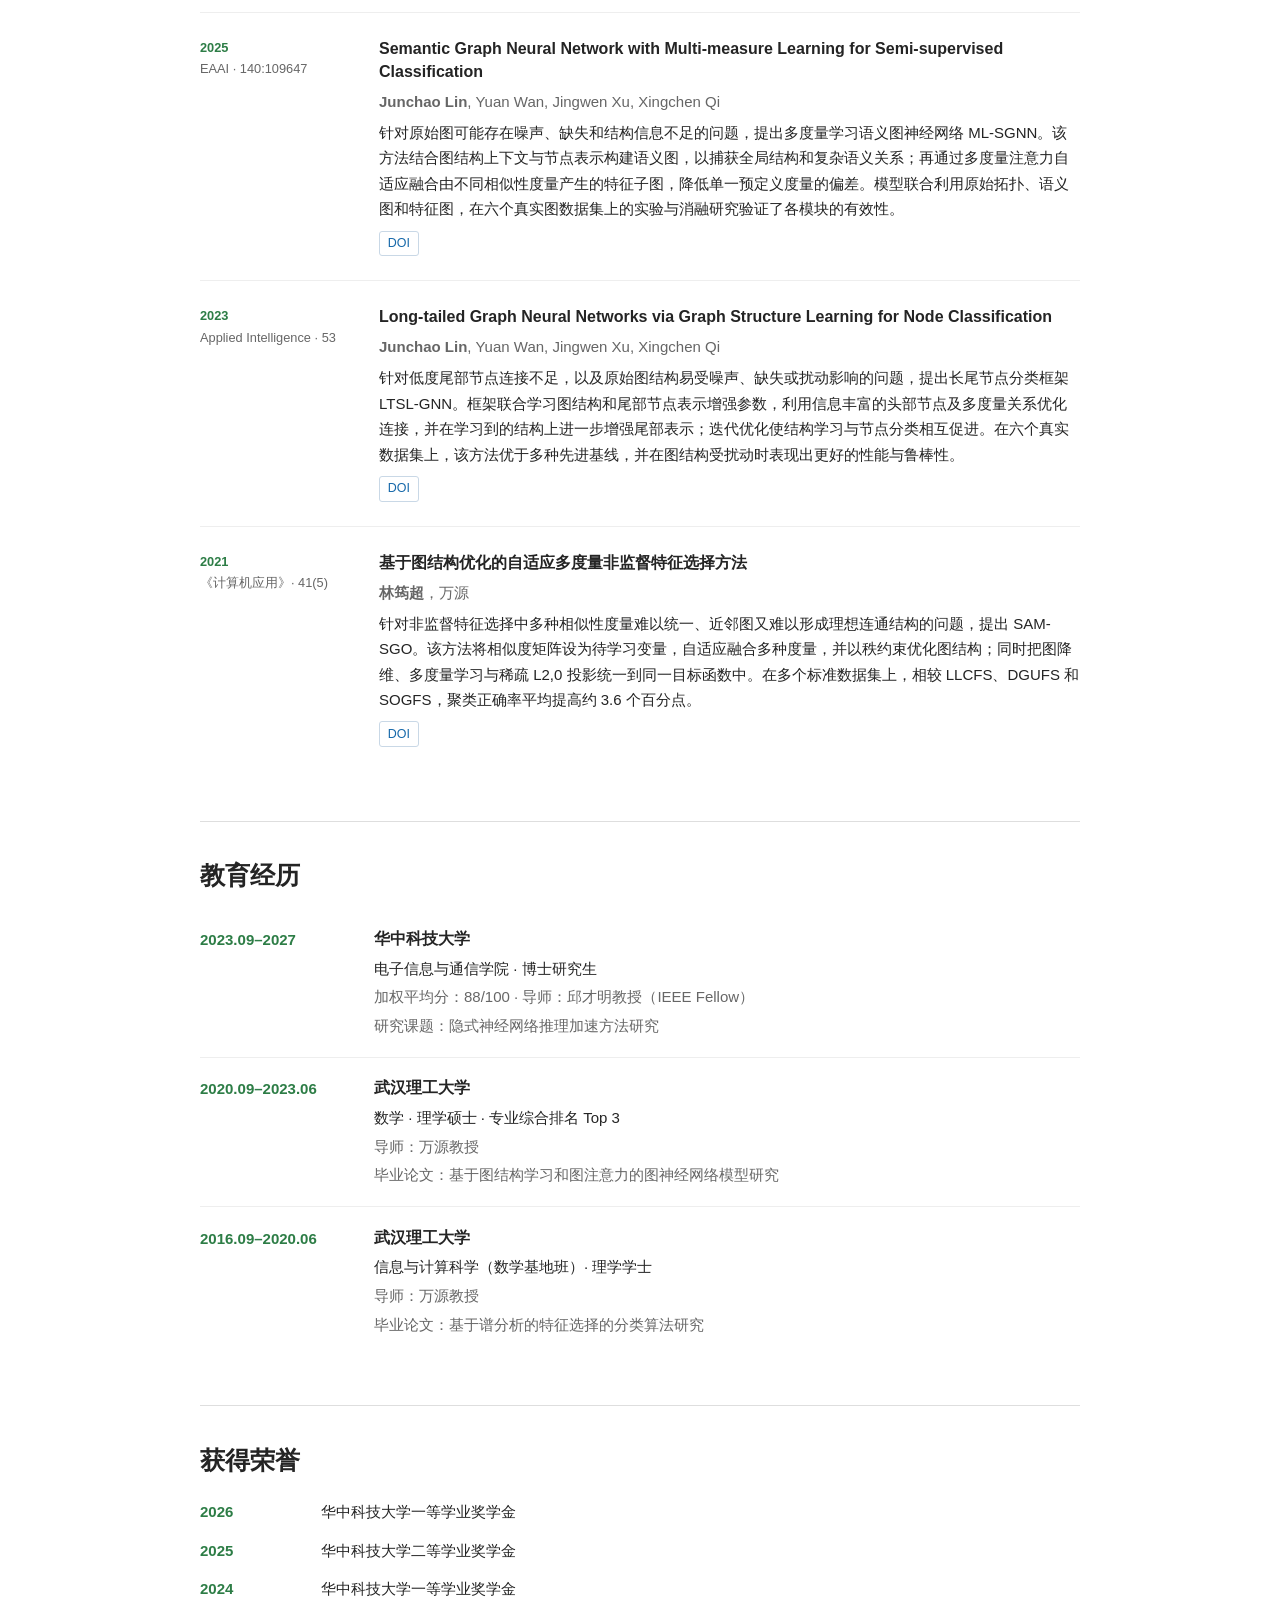
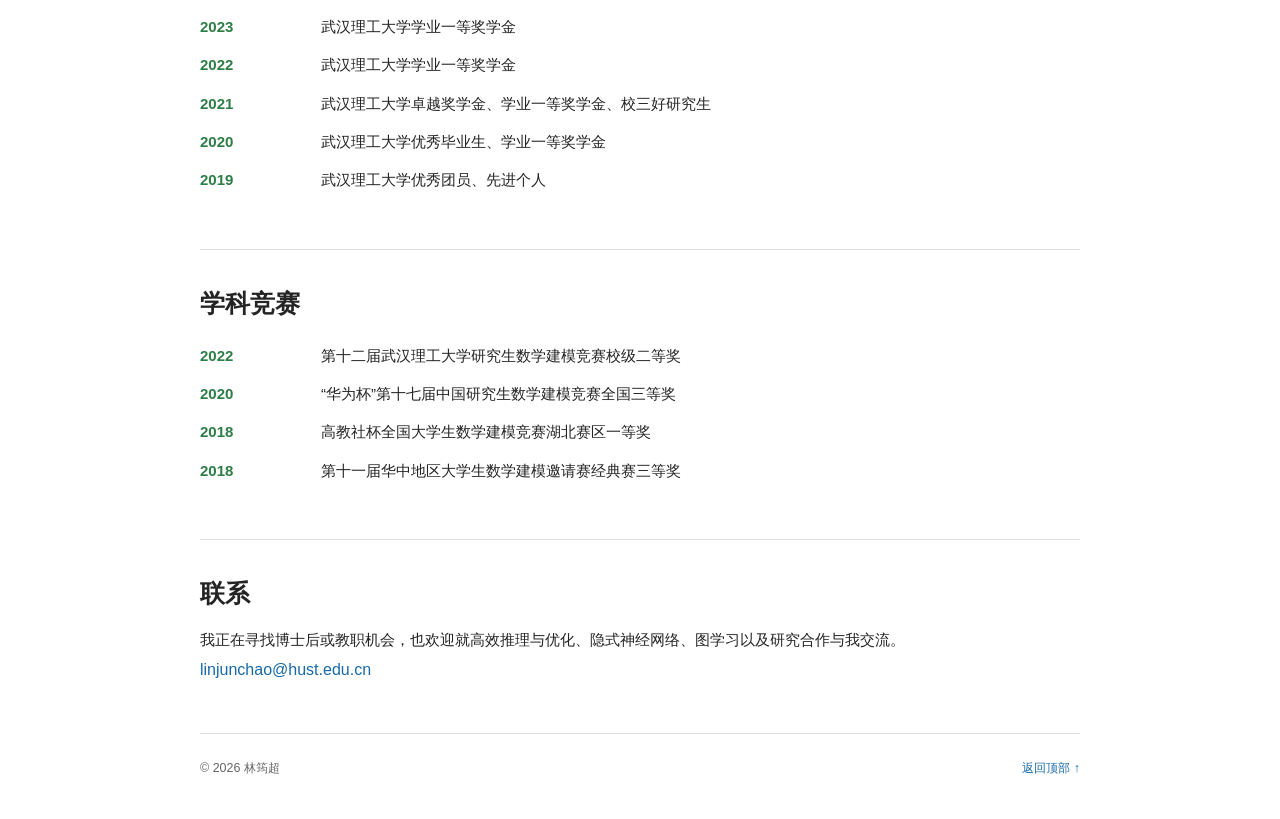
==== commit 97c0d027: "Add stable CV homepage entry point" ====
--- a/index.html
+++ b/index.html
@@ -41,6 +41,7 @@
         <p class="profile-links">
           <a href="mailto:linjunchao@hust.edu.cn"><span class="link-chip-icon" aria-hidden="true">@</span><span>Email</span></a>
           <a href="https://github.com/landrarwolf" target="_blank" rel="noopener noreferrer"><span class="link-chip-icon" aria-hidden="true">GH</span><span>GitHub</span></a>
+          <a href="/cv/"><span class="link-chip-icon" aria-hidden="true">CV</span><span>CV</span></a>
           <a href="#publications"><span class="link-chip-icon" aria-hidden="true">P</span><span>Publications</span></a>
         </p>
       </div>
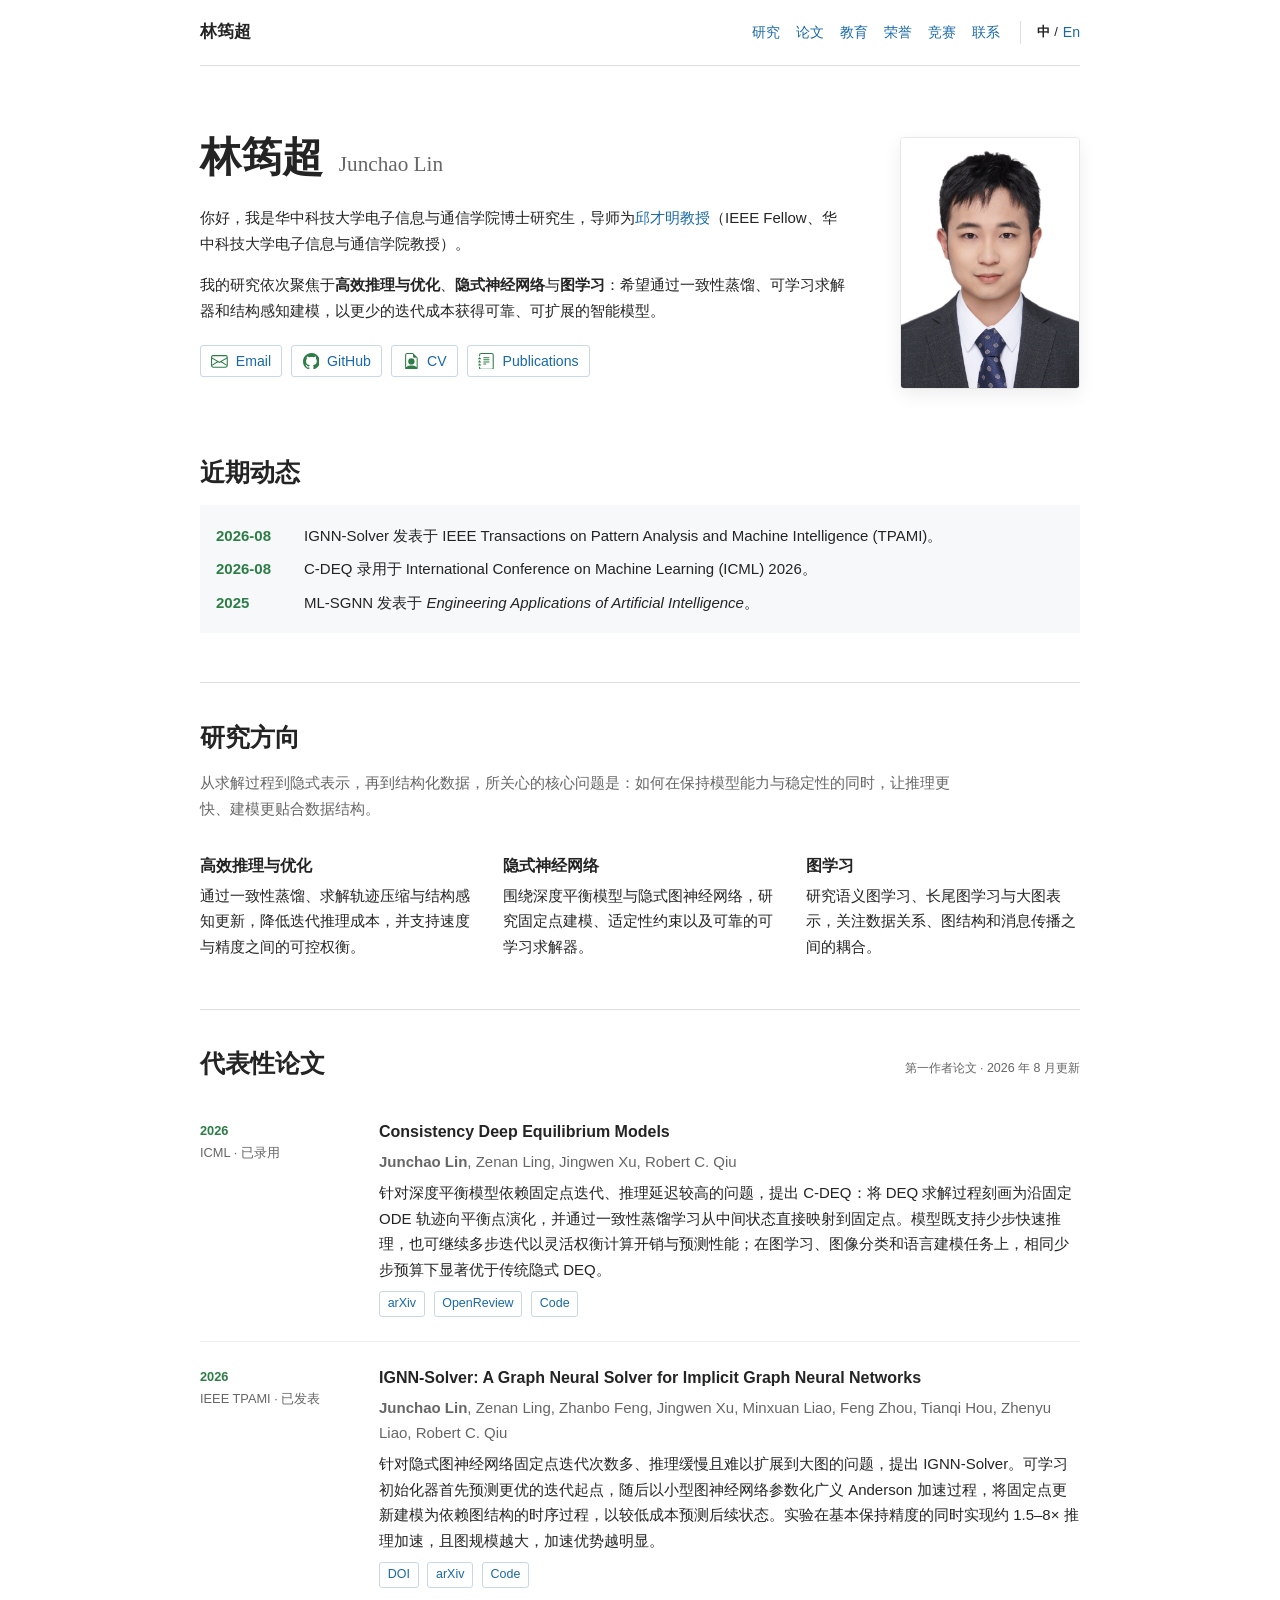
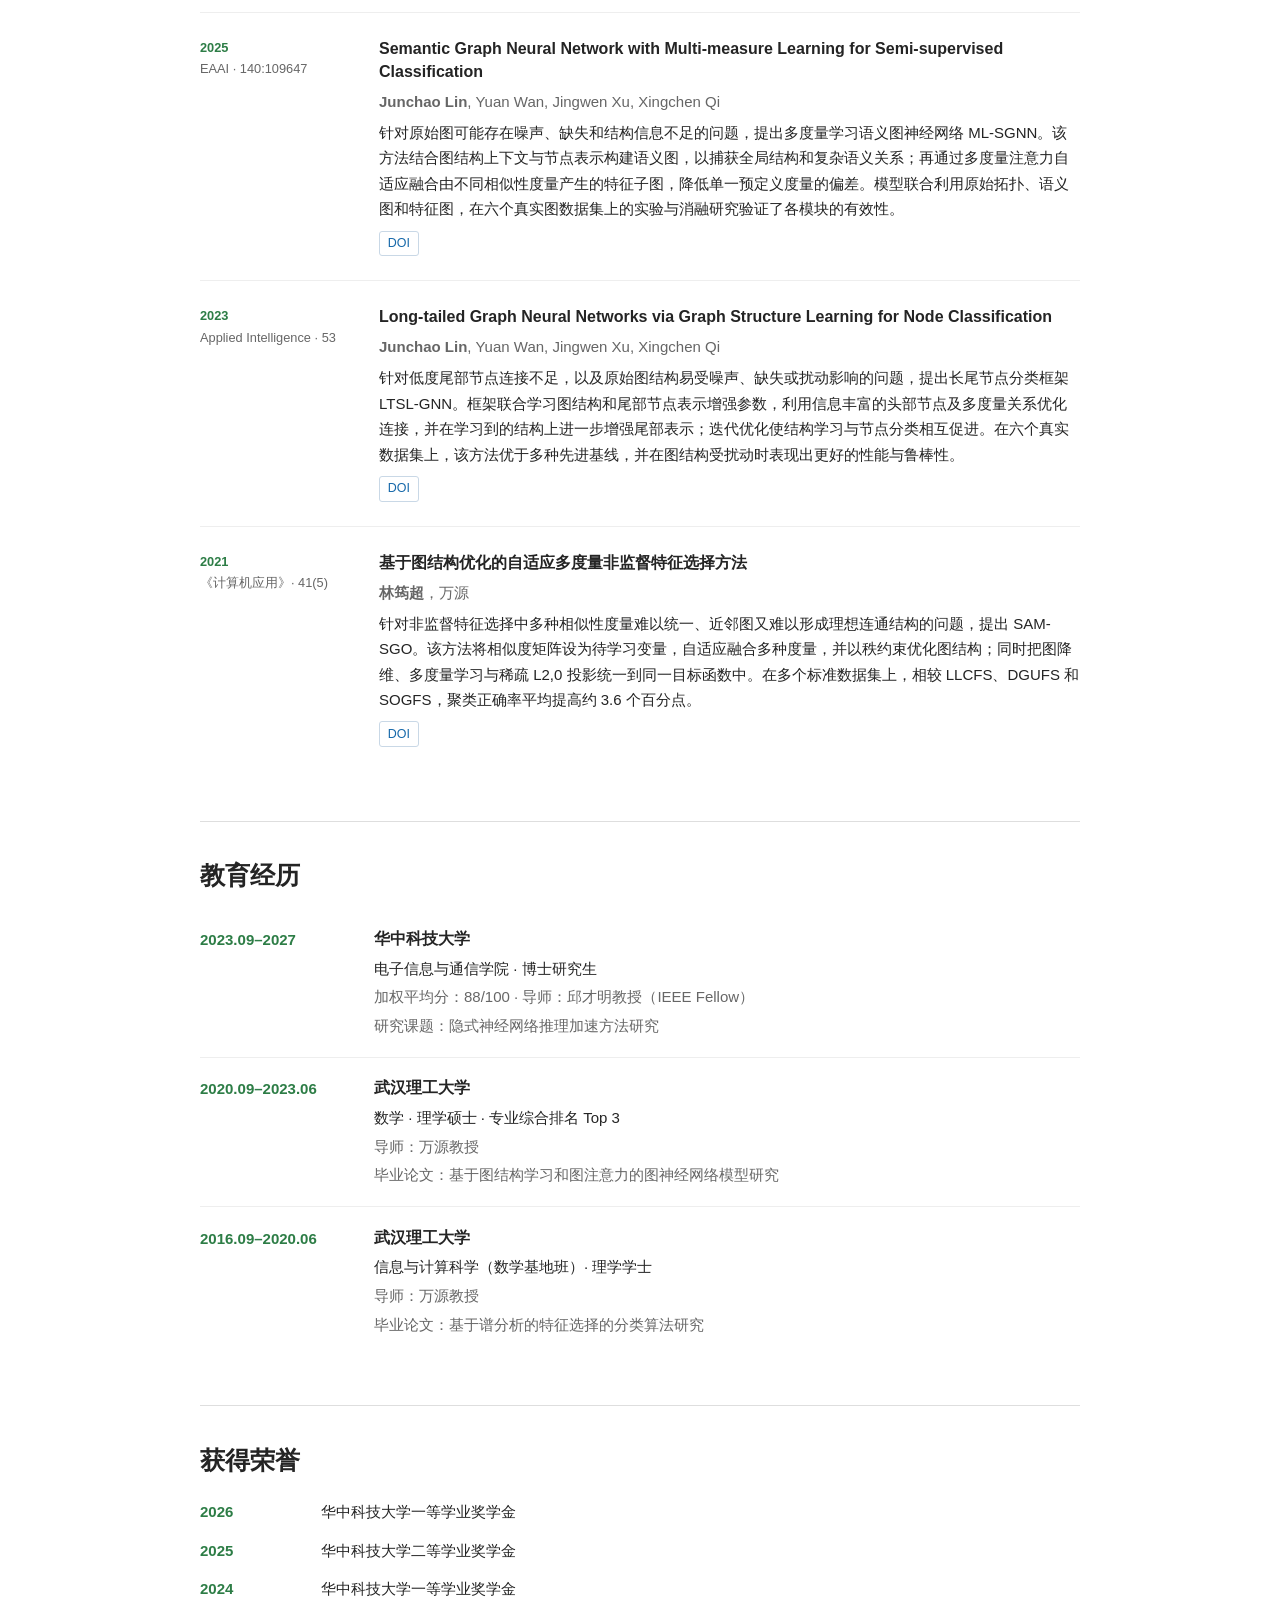
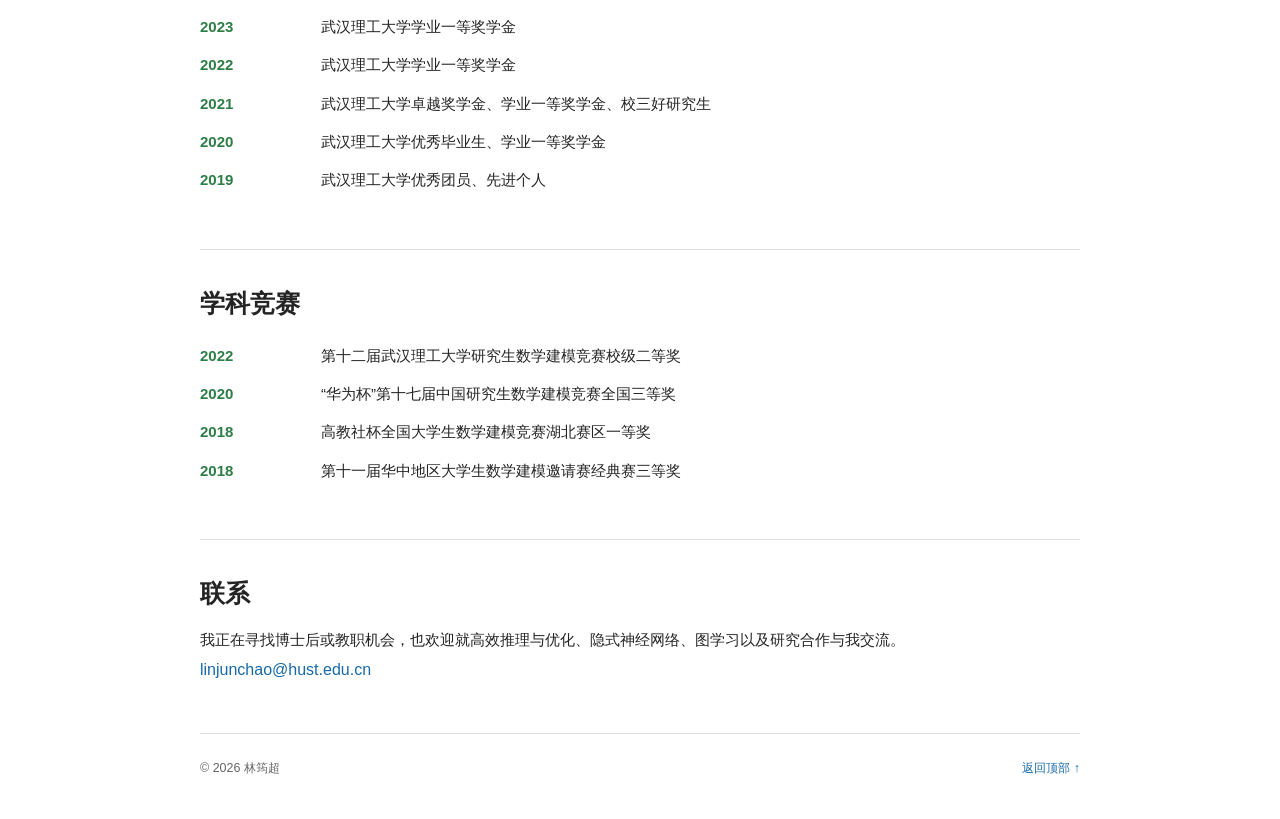
==== commit 096d0c92: "Refresh homepage profile icons" ====
--- a/index.html
+++ b/index.html
@@ -38,11 +38,12 @@
         <h1>林筠超 <span>Junchao Lin</span></h1>
         <p>你好，我是华中科技大学电子信息与通信学院博士研究生，导师为<a href="https://scholar.google.com/citations?user=guis_PcAAAAJ&amp;hl=en" target="_blank" rel="noopener noreferrer">邱才明教授</a>（IEEE Fellow、华中科技大学电子信息与通信学院教授）。</p>
         <p>我的研究依次聚焦于<strong>高效推理与优化</strong>、<strong>隐式神经网络</strong>与<strong>图学习</strong>：希望通过一致性蒸馏、可学习求解器和结构感知建模，以更少的迭代成本获得可靠、可扩展的智能模型。</p>
+        <!-- Inline SVGs: Bootstrap Icons v1.13.1 and Primer Octicons v19.18.0; see README for licenses. -->
         <p class="profile-links">
-          <a href="mailto:linjunchao@hust.edu.cn"><span class="link-chip-icon" aria-hidden="true">@</span><span>Email</span></a>
-          <a href="https://github.com/landrarwolf" target="_blank" rel="noopener noreferrer"><span class="link-chip-icon" aria-hidden="true">GH</span><span>GitHub</span></a>
-          <a href="/cv/"><span class="link-chip-icon" aria-hidden="true">CV</span><span>CV</span></a>
-          <a href="#publications"><span class="link-chip-icon" aria-hidden="true">P</span><span>Publications</span></a>
+          <a href="mailto:linjunchao@hust.edu.cn"><svg class="link-chip-icon" xmlns="http://www.w3.org/2000/svg" viewBox="0 0 16 16" aria-hidden="true" focusable="false"><path d="M0 4a2 2 0 0 1 2-2h12a2 2 0 0 1 2 2v8a2 2 0 0 1-2 2H2a2 2 0 0 1-2-2zm2-1a1 1 0 0 0-1 1v.217l7 4.2 7-4.2V4a1 1 0 0 0-1-1zm13 2.383-4.708 2.825L15 11.105zm-.034 6.876-5.64-3.471L8 9.583l-1.326-.795-5.64 3.47A1 1 0 0 0 2 13h12a1 1 0 0 0 .966-.741M1 11.105l4.708-2.897L1 5.383z" fill="currentColor"/></svg><span>Email</span></a>
+          <a href="https://github.com/landrarwolf" target="_blank" rel="noopener noreferrer"><svg class="link-chip-icon" xmlns="http://www.w3.org/2000/svg" viewBox="0 0 16 16" aria-hidden="true" focusable="false"><path d="M8 0c4.42 0 8 3.58 8 8a8.013 8.013 0 0 1-5.45 7.59c-.4.08-.55-.17-.55-.38 0-.27.01-1.13.01-2.2 0-.75-.25-1.23-.54-1.48 1.78-.2 3.65-.88 3.65-3.95 0-.88-.31-1.59-.82-2.15.08-.2.36-1.02-.08-2.12 0 0-.67-.22-2.2.82-.64-.18-1.32-.27-2-.27-.68 0-1.36.09-2 .27-1.53-1.03-2.2-.82-2.2-.82-.44 1.1-.16 1.92-.08 2.12-.51.56-.82 1.28-.82 2.15 0 3.06 1.86 3.75 3.64 3.95-.23.2-.44.55-.51 1.07-.46.21-1.61.55-2.33-.66-.15-.24-.6-.83-1.23-.82-.67.01-.27.38.01.53.34.19.73.9.82 1.13.16.45.68 1.31 2.69.94 0 .67.01 1.3.01 1.49 0 .21-.15.45-.55.38A7.995 7.995 0 0 1 0 8c0-4.42 3.58-8 8-8Z" fill="currentColor"/></svg><span>GitHub</span></a>
+          <a href="/cv/"><svg class="link-chip-icon" xmlns="http://www.w3.org/2000/svg" viewBox="0 0 16 16" aria-hidden="true" focusable="false"><path d="M11 8a3 3 0 1 1-6 0 3 3 0 0 1 6 0" fill="currentColor"/><path d="M14 14V4.5L9.5 0H4a2 2 0 0 0-2 2v12a2 2 0 0 0 2 2h8a2 2 0 0 0 2-2M9.5 3A1.5 1.5 0 0 0 11 4.5h2v9.255S12 12 8 12s-5 1.755-5 1.755V2a1 1 0 0 1 1-1h5.5z" fill="currentColor"/></svg><span>CV</span></a>
+          <a href="#publications"><svg class="link-chip-icon" xmlns="http://www.w3.org/2000/svg" viewBox="0 0 16 16" aria-hidden="true" focusable="false"><path d="M5 10.5a.5.5 0 0 1 .5-.5h2a.5.5 0 0 1 0 1h-2a.5.5 0 0 1-.5-.5m0-2a.5.5 0 0 1 .5-.5h5a.5.5 0 0 1 0 1h-5a.5.5 0 0 1-.5-.5m0-2a.5.5 0 0 1 .5-.5h5a.5.5 0 0 1 0 1h-5a.5.5 0 0 1-.5-.5m0-2a.5.5 0 0 1 .5-.5h5a.5.5 0 0 1 0 1h-5a.5.5 0 0 1-.5-.5" fill="currentColor"/><path d="M3 0h10a2 2 0 0 1 2 2v12a2 2 0 0 1-2 2H3a2 2 0 0 1-2-2v-1h1v1a1 1 0 0 0 1 1h10a1 1 0 0 0 1-1V2a1 1 0 0 0-1-1H3a1 1 0 0 0-1 1v1H1V2a2 2 0 0 1 2-2" fill="currentColor"/><path d="M1 5v-.5a.5.5 0 0 1 1 0V5h.5a.5.5 0 0 1 0 1h-2a.5.5 0 0 1 0-1zm0 3v-.5a.5.5 0 0 1 1 0V8h.5a.5.5 0 0 1 0 1h-2a.5.5 0 0 1 0-1zm0 3v-.5a.5.5 0 0 1 1 0v.5h.5a.5.5 0 0 1 0 1h-2a.5.5 0 0 1 0-1z" fill="currentColor"/></svg><span>Publications</span></a>
         </p>
       </div>
       <img class="portrait" src="/assets/portrait.jpg" width="592" height="830" alt="林筠超的证件照">
--- a/assets/style.css
+++ b/assets/style.css
@@ -98,7 +98,7 @@
 .profile-links a {
   display: inline-flex;
   align-items: center;
-  gap: .42rem;
+  gap: .48rem;
   min-height: 2rem;
   padding: .3rem .65rem;
   border: 1px solid #c9d8e6;
@@ -123,16 +123,12 @@
 }
 
 .link-chip-icon {
-  display: inline-flex;
-  min-width: 1.25rem;
-  align-items: center;
-  justify-content: center;
+  display: block;
+  width: 1.05rem;
+  height: 1.05rem;
+  flex: 0 0 auto;
   color: var(--accent);
-  font-family: "SFMono-Regular", Consolas, monospace;
-  font-size: .72rem;
-  font-weight: 700;
-  letter-spacing: .02em;
-  line-height: 1;
+  vertical-align: middle;
 }
 
 .portrait {
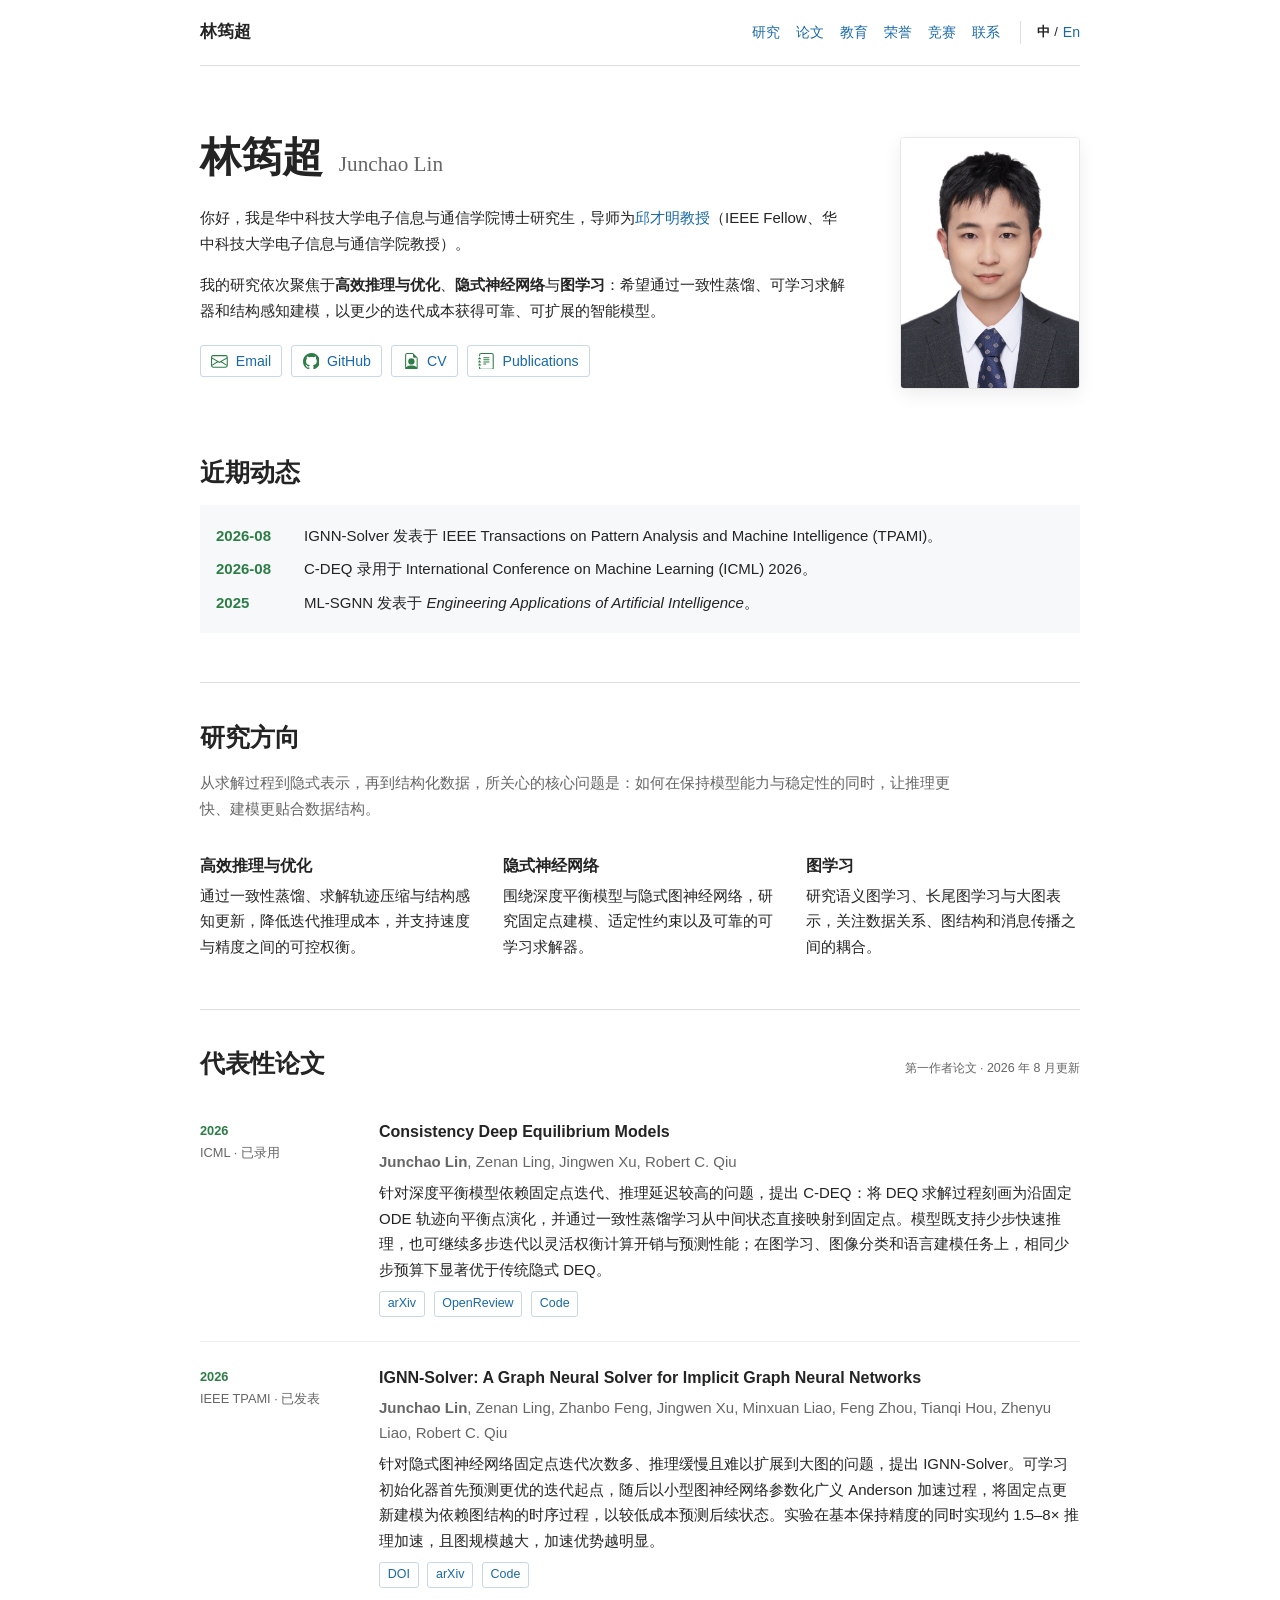
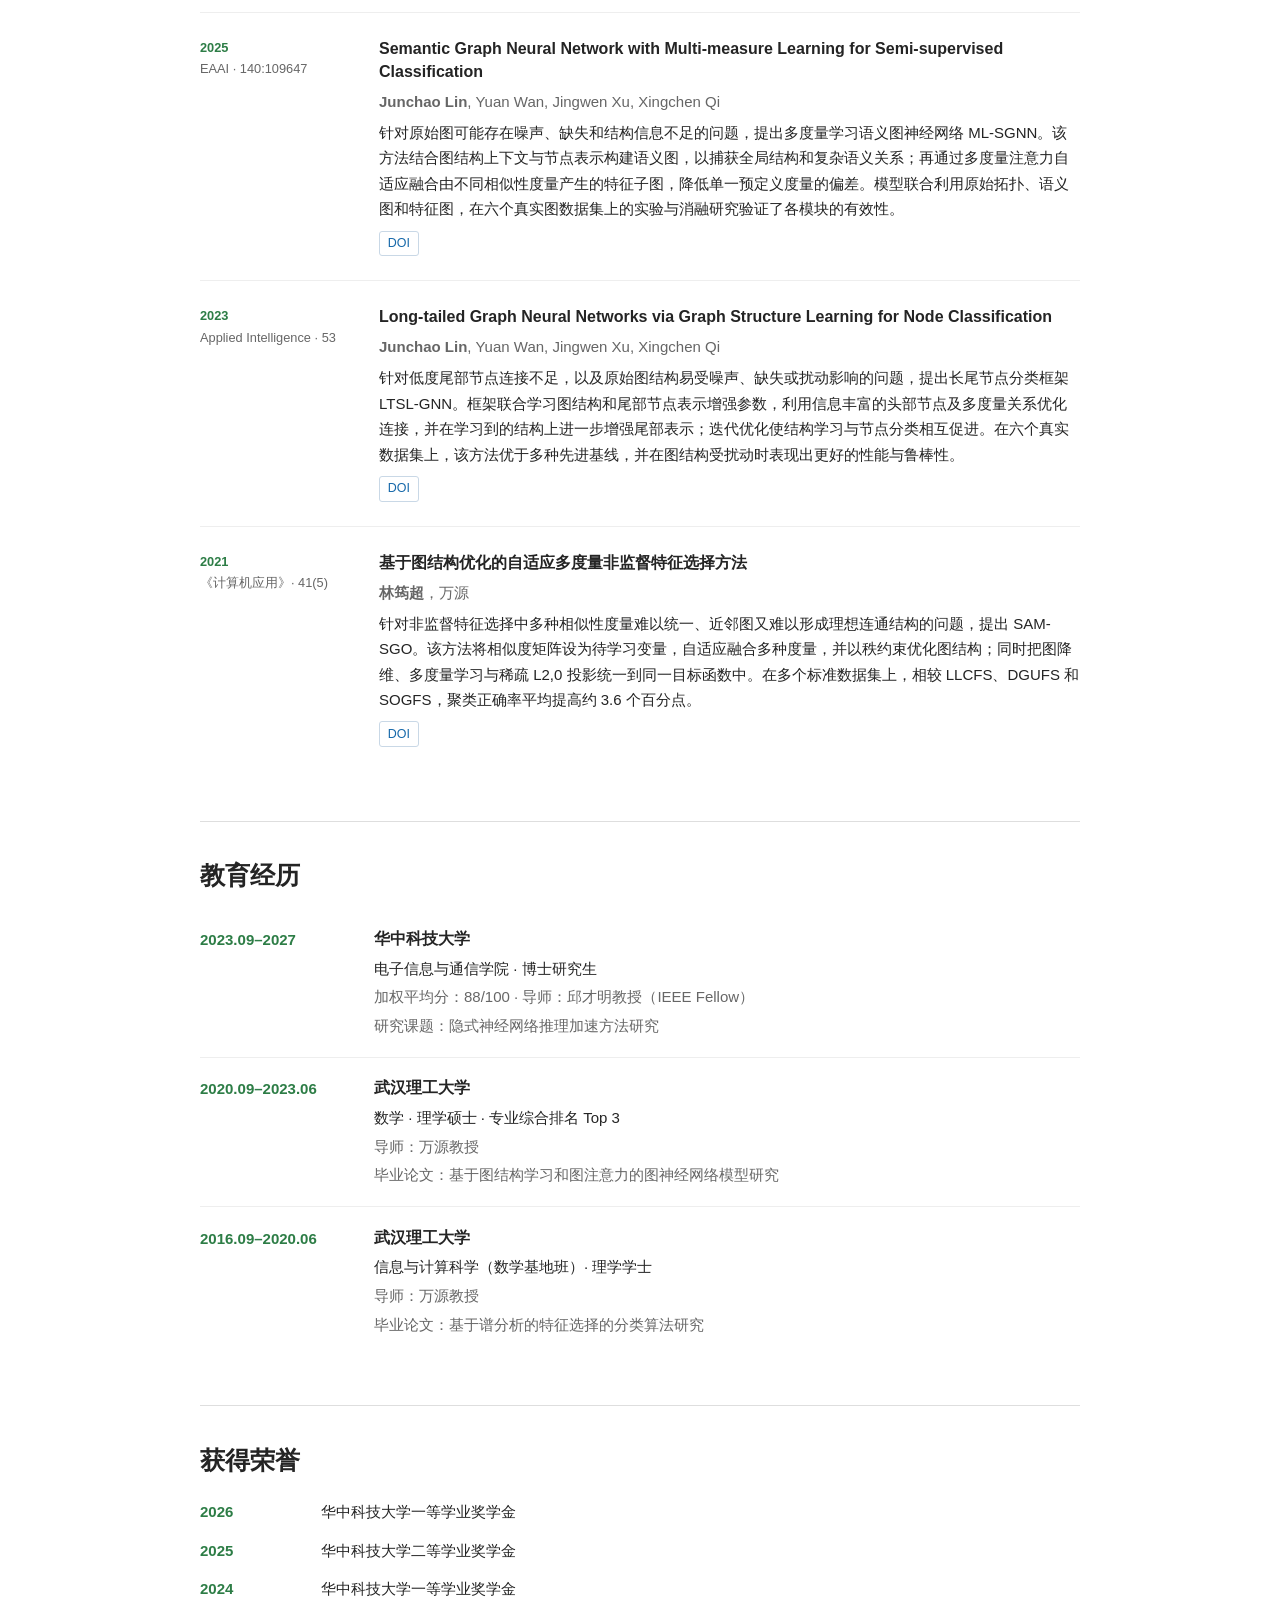
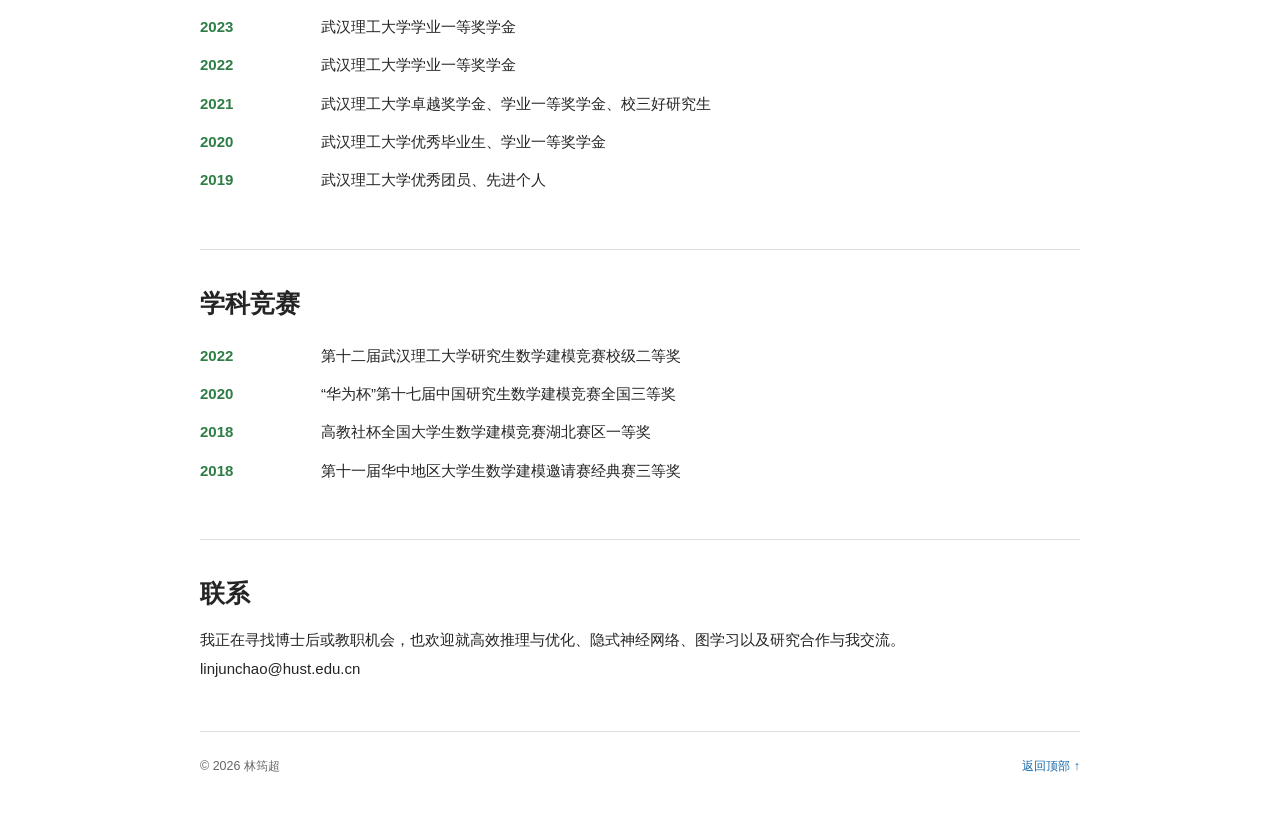
==== commit 06a0de29: "email" ====
--- a/index.html
+++ b/index.html
@@ -40,7 +40,7 @@
         <p>我的研究依次聚焦于<strong>高效推理与优化</strong>、<strong>隐式神经网络</strong>与<strong>图学习</strong>：希望通过一致性蒸馏、可学习求解器和结构感知建模，以更少的迭代成本获得可靠、可扩展的智能模型。</p>
         <!-- Inline SVGs: Bootstrap Icons v1.13.1 and Primer Octicons v19.18.0; see README for licenses. -->
         <p class="profile-links">
-          <a href="mailto:linjunchao@hust.edu.cn"><svg class="link-chip-icon" xmlns="http://www.w3.org/2000/svg" viewBox="0 0 16 16" aria-hidden="true" focusable="false"><path d="M0 4a2 2 0 0 1 2-2h12a2 2 0 0 1 2 2v8a2 2 0 0 1-2 2H2a2 2 0 0 1-2-2zm2-1a1 1 0 0 0-1 1v.217l7 4.2 7-4.2V4a1 1 0 0 0-1-1zm13 2.383-4.708 2.825L15 11.105zm-.034 6.876-5.64-3.471L8 9.583l-1.326-.795-5.64 3.47A1 1 0 0 0 2 13h12a1 1 0 0 0 .966-.741M1 11.105l4.708-2.897L1 5.383z" fill="currentColor"/></svg><span>Email</span></a>
+          <a href="#contact"><svg class="link-chip-icon" xmlns="http://www.w3.org/2000/svg" viewBox="0 0 16 16" aria-hidden="true" focusable="false"><path d="M0 4a2 2 0 0 1 2-2h12a2 2 0 0 1 2 2v8a2 2 0 0 1-2 2H2a2 2 0 0 1-2-2zm2-1a1 1 0 0 0-1 1v.217l7 4.2 7-4.2V4a1 1 0 0 0-1-1zm13 2.383-4.708 2.825L15 11.105zm-.034 6.876-5.64-3.471L8 9.583l-1.326-.795-5.64 3.47A1 1 0 0 0 2 13h12a1 1 0 0 0 .966-.741M1 11.105l4.708-2.897L1 5.383z" fill="currentColor"/></svg><span>Email</span></a>
           <a href="https://github.com/landrarwolf" target="_blank" rel="noopener noreferrer"><svg class="link-chip-icon" xmlns="http://www.w3.org/2000/svg" viewBox="0 0 16 16" aria-hidden="true" focusable="false"><path d="M8 0c4.42 0 8 3.58 8 8a8.013 8.013 0 0 1-5.45 7.59c-.4.08-.55-.17-.55-.38 0-.27.01-1.13.01-2.2 0-.75-.25-1.23-.54-1.48 1.78-.2 3.65-.88 3.65-3.95 0-.88-.31-1.59-.82-2.15.08-.2.36-1.02-.08-2.12 0 0-.67-.22-2.2.82-.64-.18-1.32-.27-2-.27-.68 0-1.36.09-2 .27-1.53-1.03-2.2-.82-2.2-.82-.44 1.1-.16 1.92-.08 2.12-.51.56-.82 1.28-.82 2.15 0 3.06 1.86 3.75 3.64 3.95-.23.2-.44.55-.51 1.07-.46.21-1.61.55-2.33-.66-.15-.24-.6-.83-1.23-.82-.67.01-.27.38.01.53.34.19.73.9.82 1.13.16.45.68 1.31 2.69.94 0 .67.01 1.3.01 1.49 0 .21-.15.45-.55.38A7.995 7.995 0 0 1 0 8c0-4.42 3.58-8 8-8Z" fill="currentColor"/></svg><span>GitHub</span></a>
           <a href="/cv/"><svg class="link-chip-icon" xmlns="http://www.w3.org/2000/svg" viewBox="0 0 16 16" aria-hidden="true" focusable="false"><path d="M11 8a3 3 0 1 1-6 0 3 3 0 0 1 6 0" fill="currentColor"/><path d="M14 14V4.5L9.5 0H4a2 2 0 0 0-2 2v12a2 2 0 0 0 2 2h8a2 2 0 0 0 2-2M9.5 3A1.5 1.5 0 0 0 11 4.5h2v9.255S12 12 8 12s-5 1.755-5 1.755V2a1 1 0 0 1 1-1h5.5z" fill="currentColor"/></svg><span>CV</span></a>
           <a href="#publications"><svg class="link-chip-icon" xmlns="http://www.w3.org/2000/svg" viewBox="0 0 16 16" aria-hidden="true" focusable="false"><path d="M5 10.5a.5.5 0 0 1 .5-.5h2a.5.5 0 0 1 0 1h-2a.5.5 0 0 1-.5-.5m0-2a.5.5 0 0 1 .5-.5h5a.5.5 0 0 1 0 1h-5a.5.5 0 0 1-.5-.5m0-2a.5.5 0 0 1 .5-.5h5a.5.5 0 0 1 0 1h-5a.5.5 0 0 1-.5-.5m0-2a.5.5 0 0 1 .5-.5h5a.5.5 0 0 1 0 1h-5a.5.5 0 0 1-.5-.5" fill="currentColor"/><path d="M3 0h10a2 2 0 0 1 2 2v12a2 2 0 0 1-2 2H3a2 2 0 0 1-2-2v-1h1v1a1 1 0 0 0 1 1h10a1 1 0 0 0 1-1V2a1 1 0 0 0-1-1H3a1 1 0 0 0-1 1v1H1V2a2 2 0 0 1 2-2" fill="currentColor"/><path d="M1 5v-.5a.5.5 0 0 1 1 0V5h.5a.5.5 0 0 1 0 1h-2a.5.5 0 0 1 0-1zm0 3v-.5a.5.5 0 0 1 1 0V8h.5a.5.5 0 0 1 0 1h-2a.5.5 0 0 1 0-1zm0 3v-.5a.5.5 0 0 1 1 0v.5h.5a.5.5 0 0 1 0 1h-2a.5.5 0 0 1 0-1z" fill="currentColor"/></svg><span>Publications</span></a>
@@ -191,10 +191,16 @@
     <section class="section contact" id="contact">
       <h2>联系</h2>
       <p>我正在寻找博士后或教职机会，也欢迎就高效推理与优化、隐式神经网络、图学习以及研究合作与我交流。</p>
-      <a href="mailto:linjunchao@hust.edu.cn">linjunchao@hust.edu.cn</a>
+      <span id="email"></span>
     </section>
   </main>
 
   <footer><span>© 2026 林筠超</span><a href="#top">返回顶部 ↑</a></footer>
+  <script>
+    const user = "linjunchao";
+    const domain = "hust.edu.cn";
+    const email = `${user}@${domain}`;
+    document.getElementById("email").textContent = email;
+  </script>
 </body>
 </html>
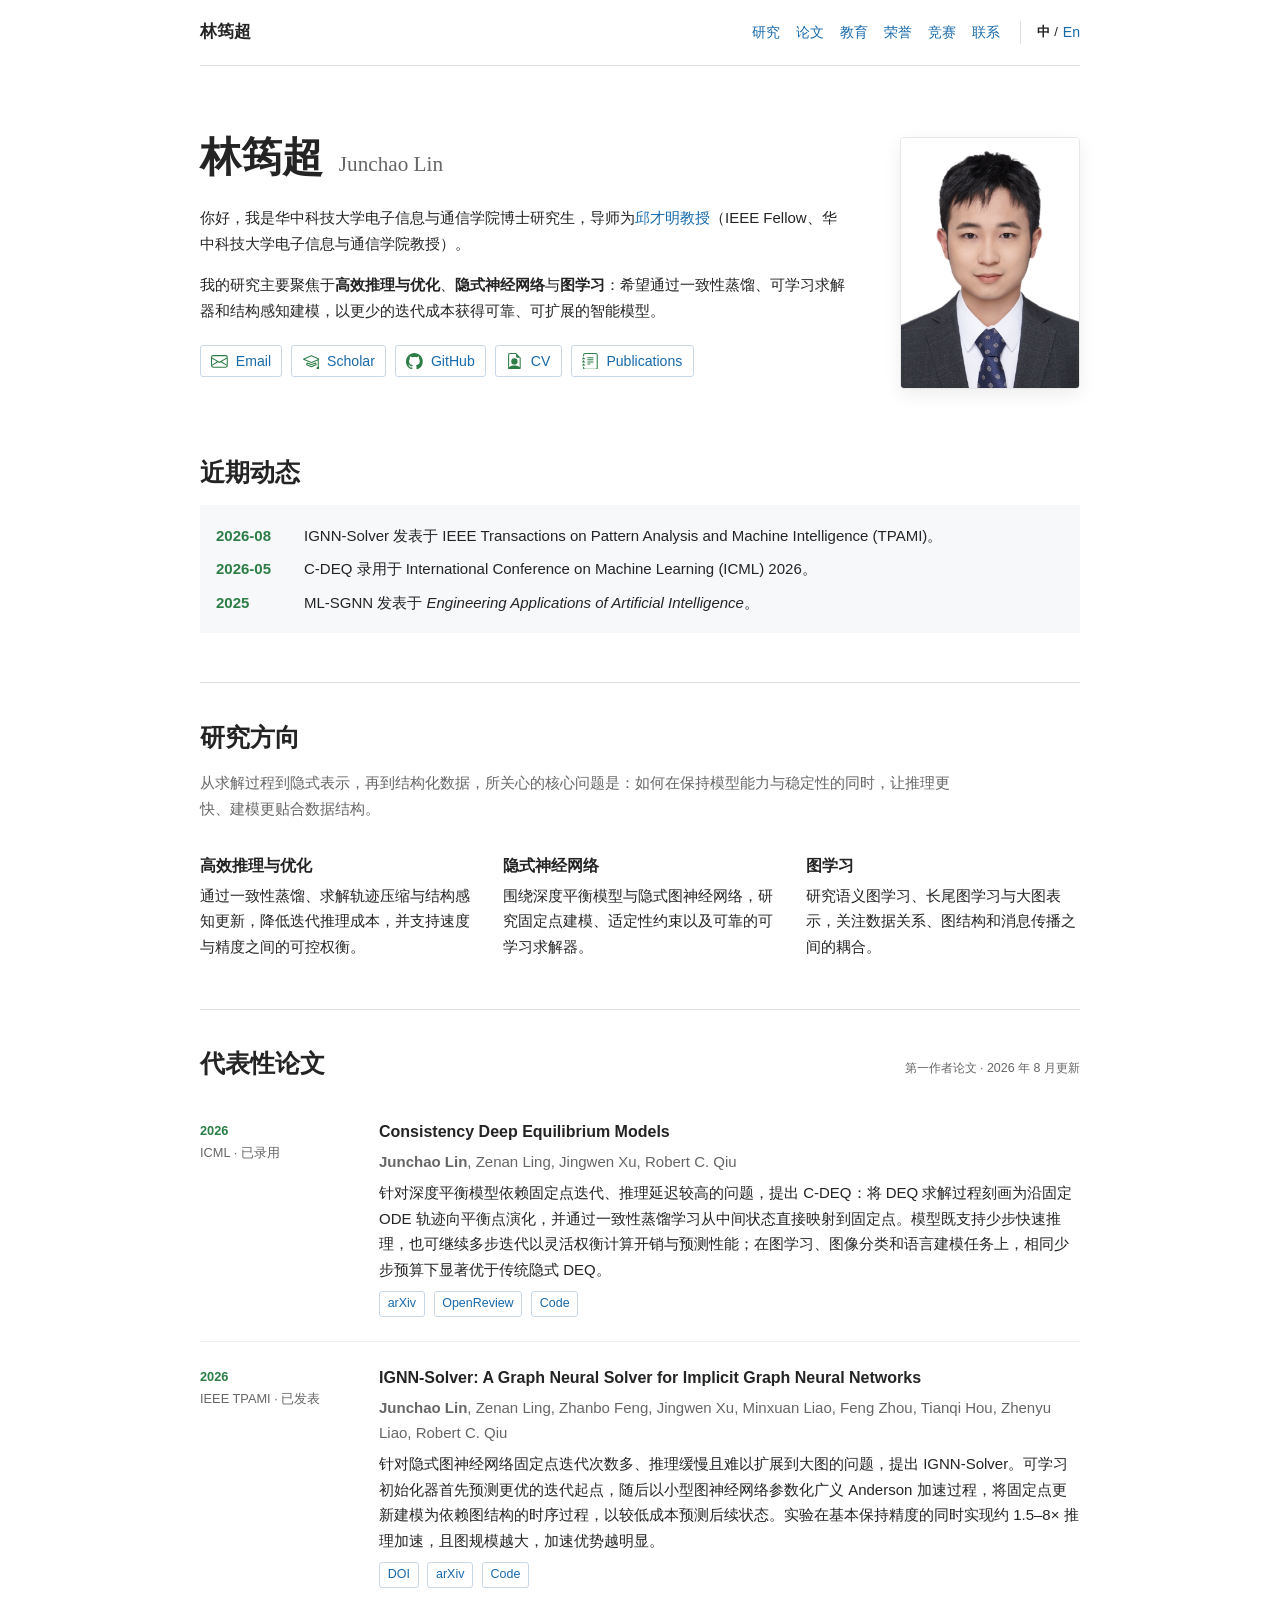
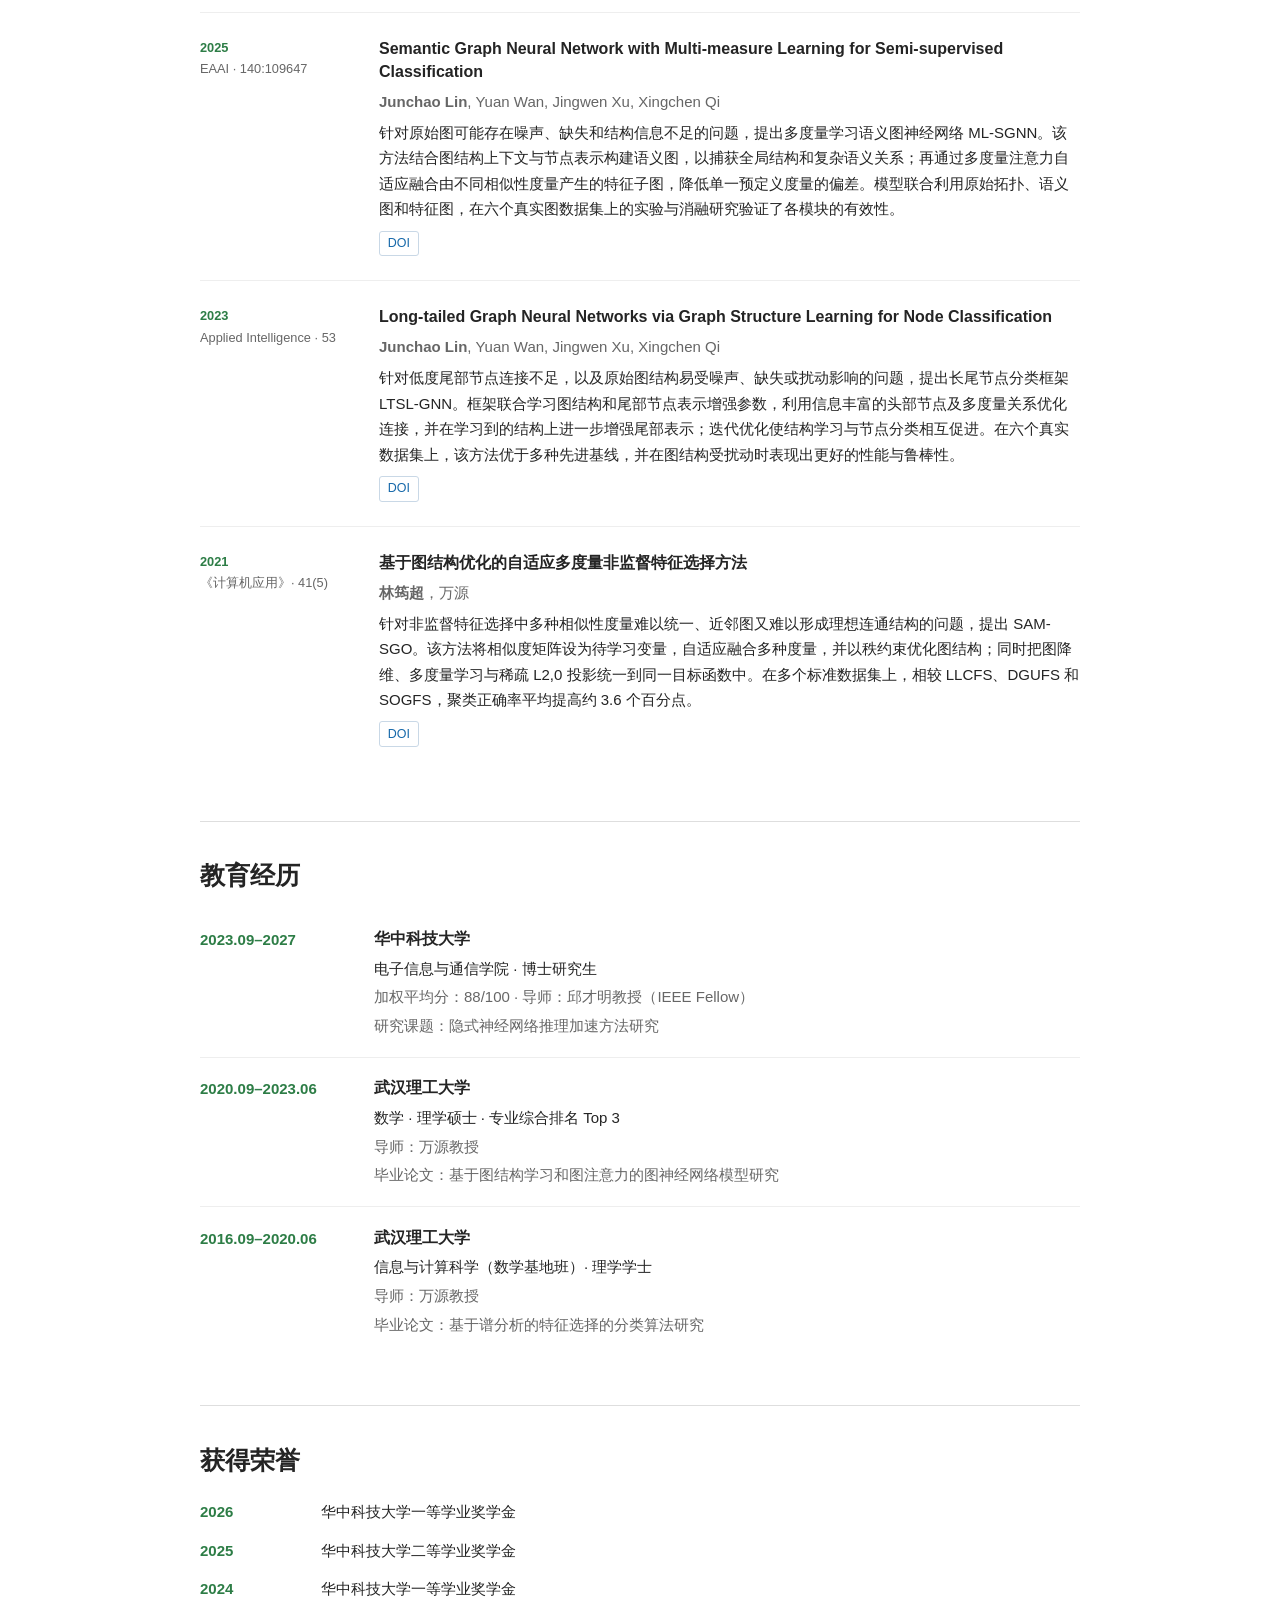
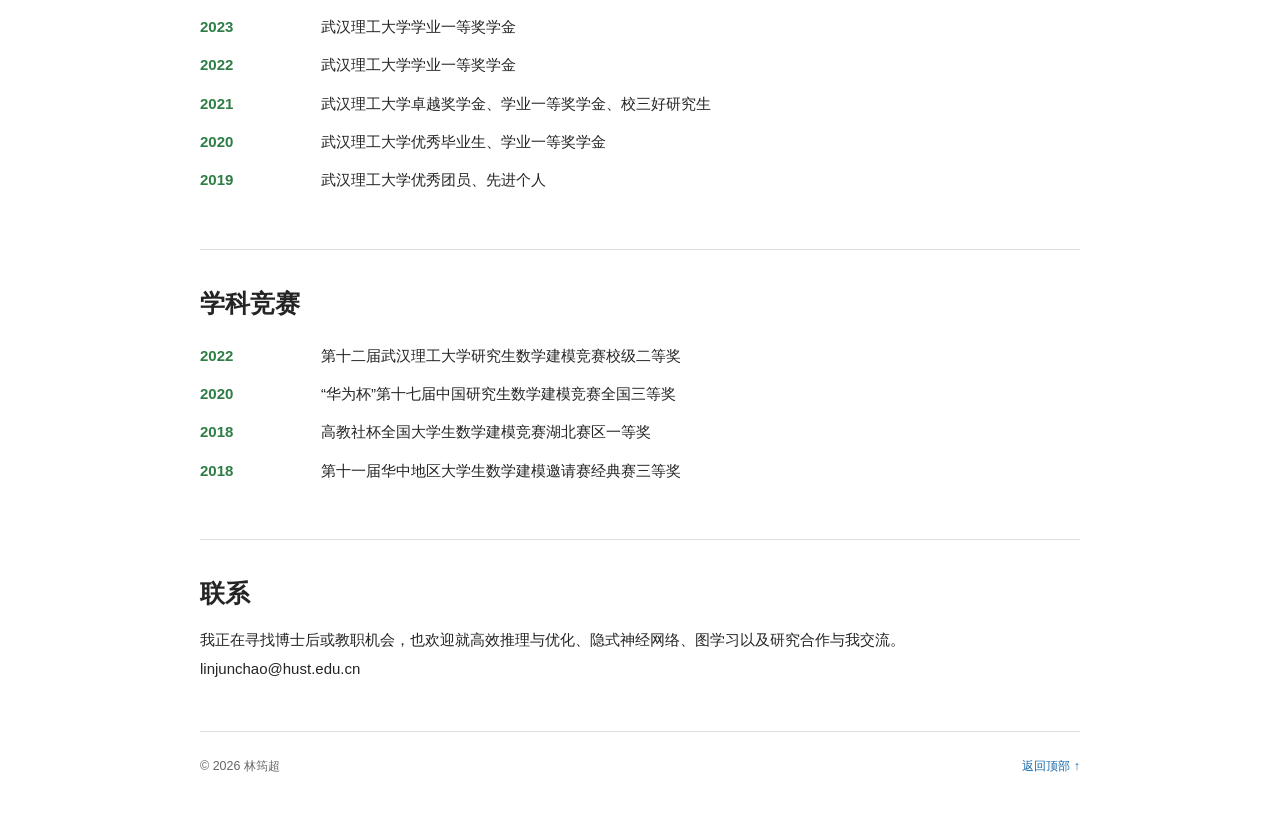
==== commit 1178aeba: "Refine homepage profile and add Scholar link" ====
--- a/index.html
+++ b/index.html
@@ -37,10 +37,11 @@
       <div class="hero-copy">
         <h1>林筠超 <span>Junchao Lin</span></h1>
         <p>你好，我是华中科技大学电子信息与通信学院博士研究生，导师为<a href="https://scholar.google.com/citations?user=guis_PcAAAAJ&amp;hl=en" target="_blank" rel="noopener noreferrer">邱才明教授</a>（IEEE Fellow、华中科技大学电子信息与通信学院教授）。</p>
-        <p>我的研究依次聚焦于<strong>高效推理与优化</strong>、<strong>隐式神经网络</strong>与<strong>图学习</strong>：希望通过一致性蒸馏、可学习求解器和结构感知建模，以更少的迭代成本获得可靠、可扩展的智能模型。</p>
+        <p>我的研究主要聚焦于<strong>高效推理与优化</strong>、<strong>隐式神经网络</strong>与<strong>图学习</strong>：希望通过一致性蒸馏、可学习求解器和结构感知建模，以更少的迭代成本获得可靠、可扩展的智能模型。</p>
         <!-- Inline SVGs: Bootstrap Icons v1.13.1 and Primer Octicons v19.18.0; see README for licenses. -->
         <p class="profile-links">
           <a href="#contact"><svg class="link-chip-icon" xmlns="http://www.w3.org/2000/svg" viewBox="0 0 16 16" aria-hidden="true" focusable="false"><path d="M0 4a2 2 0 0 1 2-2h12a2 2 0 0 1 2 2v8a2 2 0 0 1-2 2H2a2 2 0 0 1-2-2zm2-1a1 1 0 0 0-1 1v.217l7 4.2 7-4.2V4a1 1 0 0 0-1-1zm13 2.383-4.708 2.825L15 11.105zm-.034 6.876-5.64-3.471L8 9.583l-1.326-.795-5.64 3.47A1 1 0 0 0 2 13h12a1 1 0 0 0 .966-.741M1 11.105l4.708-2.897L1 5.383z" fill="currentColor"/></svg><span>Email</span></a>
+          <a href="https://scholar.google.com/citations?user=i6_1qZoAAAAJ&amp;hl=en" target="_blank" rel="noopener noreferrer"><svg class="link-chip-icon" xmlns="http://www.w3.org/2000/svg" viewBox="0 0 16 16" aria-hidden="true" focusable="false"><path d="M8.211 2.047a.5.5 0 0 0-.422 0l-7.5 3.5a.5.5 0 0 0 .025.917l7.5 3a.5.5 0 0 0 .372 0L14 7.14V13a1 1 0 0 0-1 1v2h3v-2a1 1 0 0 0-1-1V6.739l.686-.275a.5.5 0 0 0 .025-.917zM8 8.46 1.758 5.965 8 3.052l6.242 2.913z" fill="currentColor"/><path d="M4.176 9.032a.5.5 0 0 0-.656.327l-.5 1.7a.5.5 0 0 0 .294.605l4.5 1.8a.5.5 0 0 0 .372 0l4.5-1.8a.5.5 0 0 0 .294-.605l-.5-1.7a.5.5 0 0 0-.656-.327L8 10.466zm-.068 1.873.22-.748 3.496 1.311a.5.5 0 0 0 .352 0l3.496-1.311.22.748L8 12.46z" fill="currentColor"/></svg><span>Scholar</span></a>
           <a href="https://github.com/landrarwolf" target="_blank" rel="noopener noreferrer"><svg class="link-chip-icon" xmlns="http://www.w3.org/2000/svg" viewBox="0 0 16 16" aria-hidden="true" focusable="false"><path d="M8 0c4.42 0 8 3.58 8 8a8.013 8.013 0 0 1-5.45 7.59c-.4.08-.55-.17-.55-.38 0-.27.01-1.13.01-2.2 0-.75-.25-1.23-.54-1.48 1.78-.2 3.65-.88 3.65-3.95 0-.88-.31-1.59-.82-2.15.08-.2.36-1.02-.08-2.12 0 0-.67-.22-2.2.82-.64-.18-1.32-.27-2-.27-.68 0-1.36.09-2 .27-1.53-1.03-2.2-.82-2.2-.82-.44 1.1-.16 1.92-.08 2.12-.51.56-.82 1.28-.82 2.15 0 3.06 1.86 3.75 3.64 3.95-.23.2-.44.55-.51 1.07-.46.21-1.61.55-2.33-.66-.15-.24-.6-.83-1.23-.82-.67.01-.27.38.01.53.34.19.73.9.82 1.13.16.45.68 1.31 2.69.94 0 .67.01 1.3.01 1.49 0 .21-.15.45-.55.38A7.995 7.995 0 0 1 0 8c0-4.42 3.58-8 8-8Z" fill="currentColor"/></svg><span>GitHub</span></a>
           <a href="/cv/"><svg class="link-chip-icon" xmlns="http://www.w3.org/2000/svg" viewBox="0 0 16 16" aria-hidden="true" focusable="false"><path d="M11 8a3 3 0 1 1-6 0 3 3 0 0 1 6 0" fill="currentColor"/><path d="M14 14V4.5L9.5 0H4a2 2 0 0 0-2 2v12a2 2 0 0 0 2 2h8a2 2 0 0 0 2-2M9.5 3A1.5 1.5 0 0 0 11 4.5h2v9.255S12 12 8 12s-5 1.755-5 1.755V2a1 1 0 0 1 1-1h5.5z" fill="currentColor"/></svg><span>CV</span></a>
           <a href="#publications"><svg class="link-chip-icon" xmlns="http://www.w3.org/2000/svg" viewBox="0 0 16 16" aria-hidden="true" focusable="false"><path d="M5 10.5a.5.5 0 0 1 .5-.5h2a.5.5 0 0 1 0 1h-2a.5.5 0 0 1-.5-.5m0-2a.5.5 0 0 1 .5-.5h5a.5.5 0 0 1 0 1h-5a.5.5 0 0 1-.5-.5m0-2a.5.5 0 0 1 .5-.5h5a.5.5 0 0 1 0 1h-5a.5.5 0 0 1-.5-.5m0-2a.5.5 0 0 1 .5-.5h5a.5.5 0 0 1 0 1h-5a.5.5 0 0 1-.5-.5" fill="currentColor"/><path d="M3 0h10a2 2 0 0 1 2 2v12a2 2 0 0 1-2 2H3a2 2 0 0 1-2-2v-1h1v1a1 1 0 0 0 1 1h10a1 1 0 0 0 1-1V2a1 1 0 0 0-1-1H3a1 1 0 0 0-1 1v1H1V2a2 2 0 0 1 2-2" fill="currentColor"/><path d="M1 5v-.5a.5.5 0 0 1 1 0V5h.5a.5.5 0 0 1 0 1h-2a.5.5 0 0 1 0-1zm0 3v-.5a.5.5 0 0 1 1 0V8h.5a.5.5 0 0 1 0 1h-2a.5.5 0 0 1 0-1zm0 3v-.5a.5.5 0 0 1 1 0v.5h.5a.5.5 0 0 1 0 1h-2a.5.5 0 0 1 0-1z" fill="currentColor"/></svg><span>Publications</span></a>
@@ -53,7 +54,7 @@
       <h2 id="news-title">近期动态</h2>
       <ul>
         <li><time datetime="2026-08">2026-08</time><span>IGNN-Solver 发表于 IEEE Transactions on Pattern Analysis and Machine Intelligence (TPAMI)。</span></li>
-        <li><time datetime="2026-08">2026-08</time><span>C-DEQ 录用于 International Conference on Machine Learning (ICML) 2026。</span></li>
+        <li><time datetime="2026-05">2026-05</time><span>C-DEQ 录用于 International Conference on Machine Learning (ICML) 2026。</span></li>
         <li><time datetime="2025">2025</time><span>ML-SGNN 发表于 <em>Engineering Applications of Artificial Intelligence</em>。</span></li>
       </ul>
     </section>
